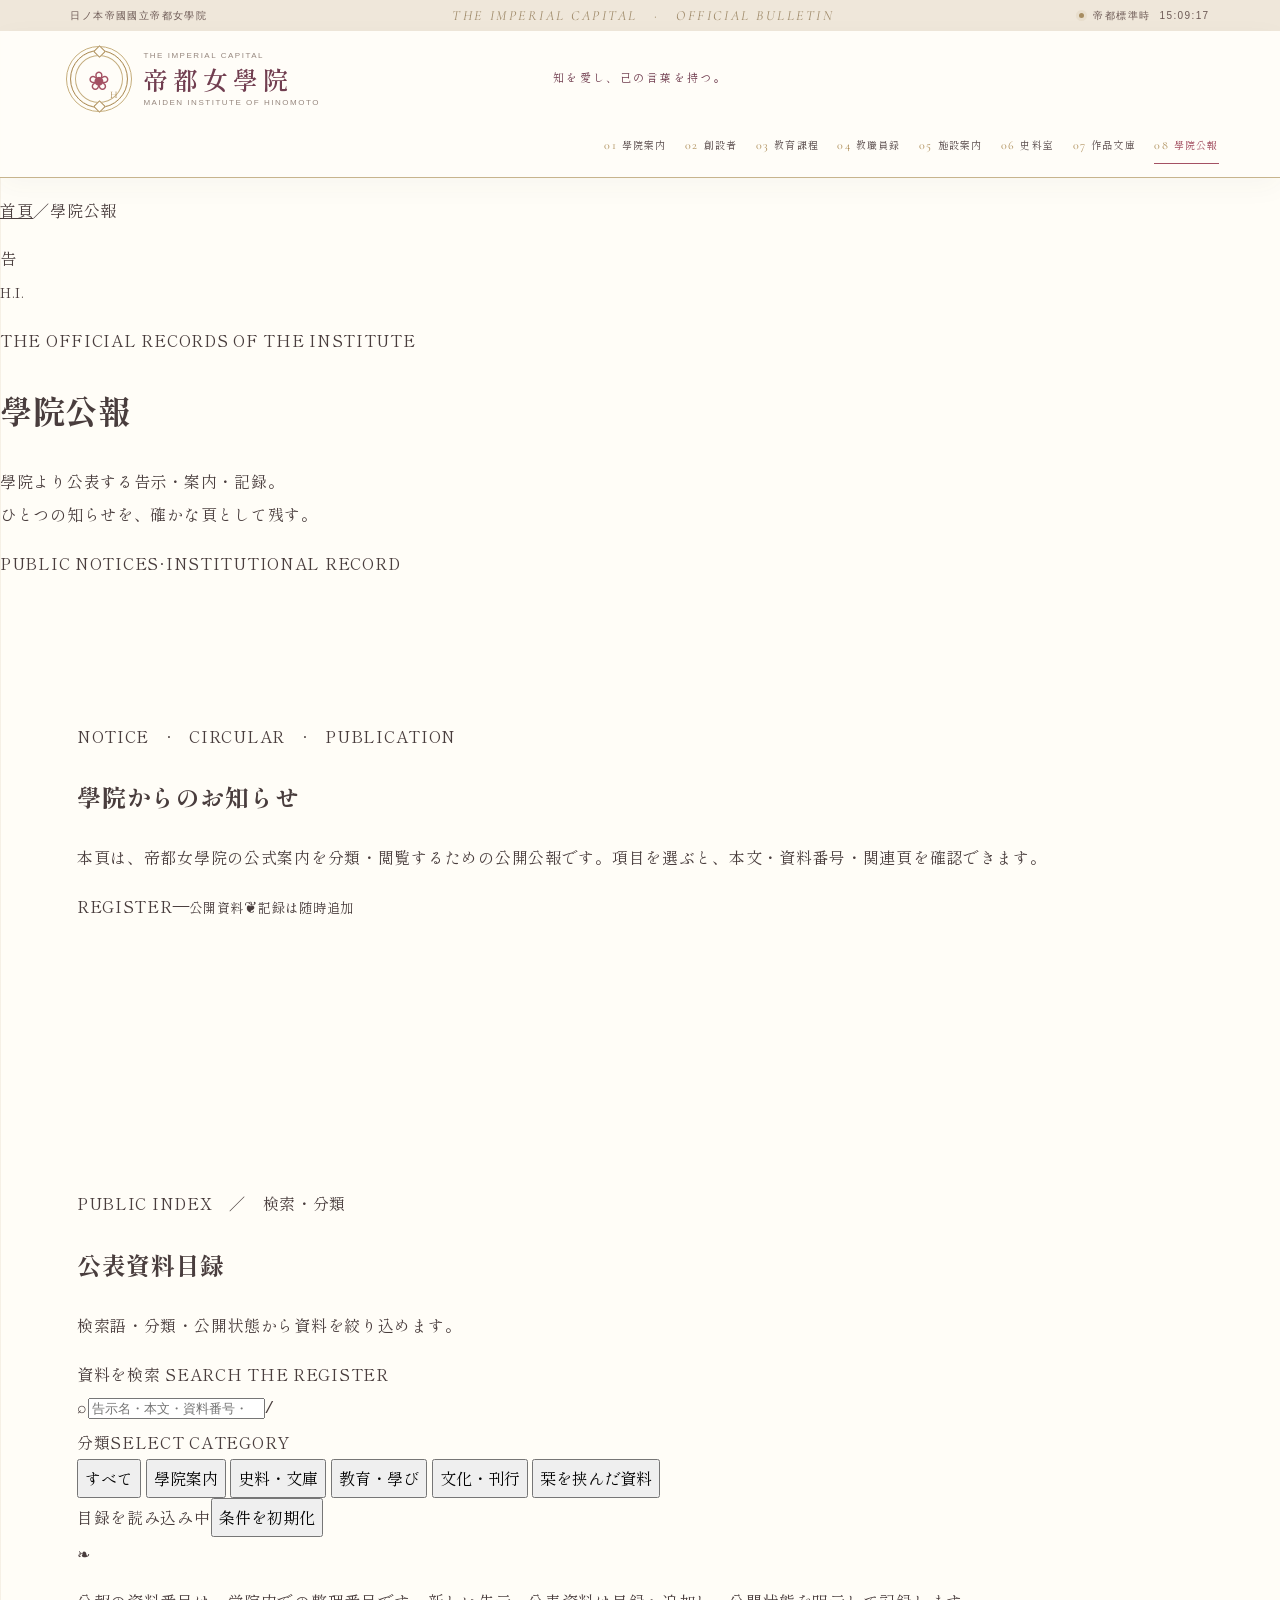
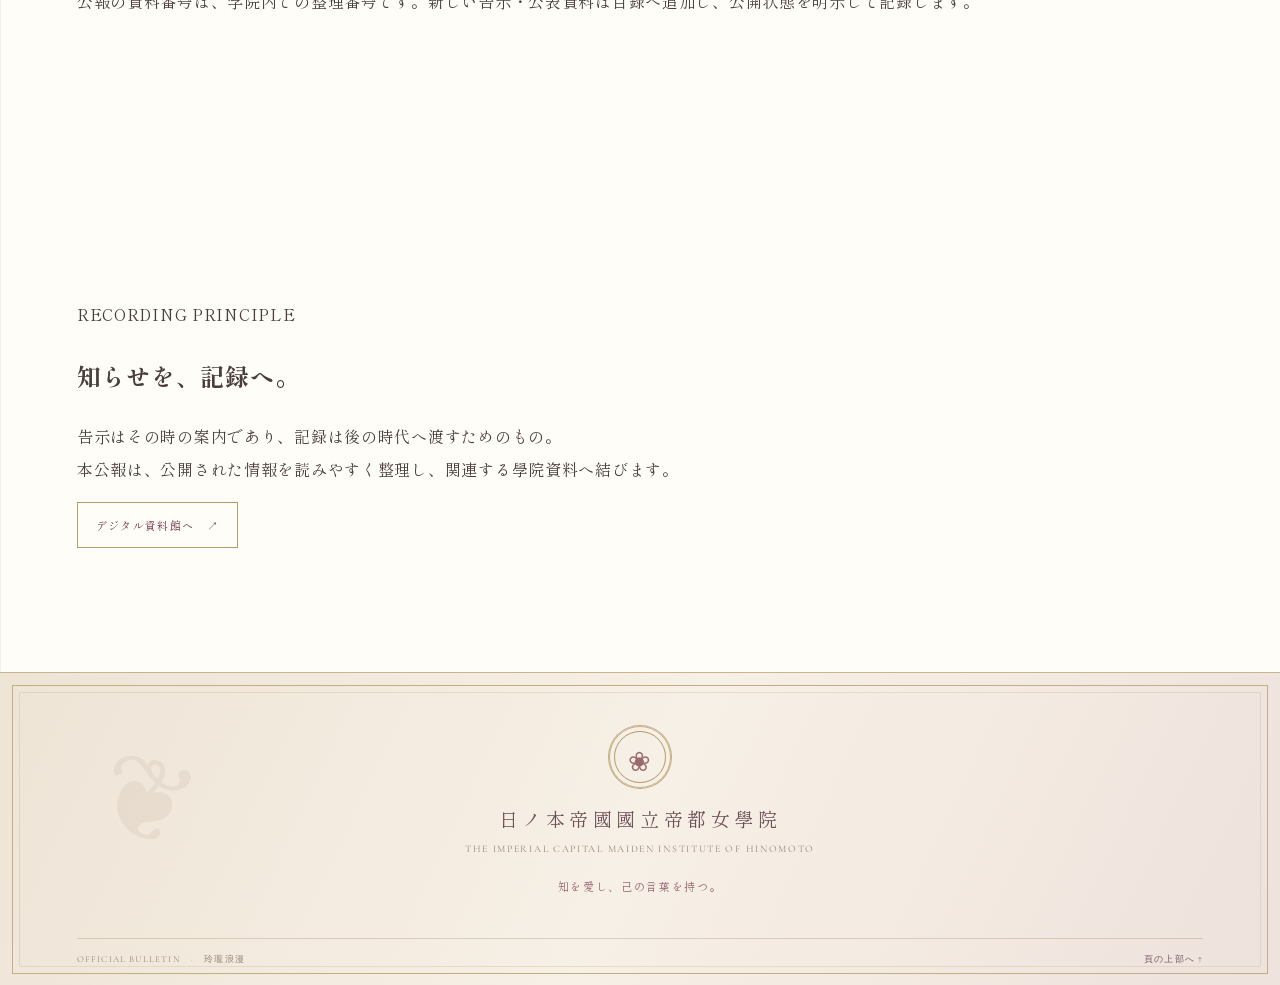
==== bulletin.html @ 1fd72b38 "Add official institute bulletin archive page" ====
<!doctype html>
<html lang="ja">
<head>
  <meta charset="utf-8">
  <meta name="viewport" content="width=device-width, initial-scale=1">
  <meta name="theme-color" content="#f7f2e8">
  <meta name="description" content="日ノ本帝國國立帝都女學院の告示・公表資料。学院からの公式案内を記録する公開公報。">
  <meta property="og:title" content="學院公報｜日ノ本帝國國立帝都女學院">
  <meta property="og:description" content="告示、公開案内、資料館・作品文庫のお知らせを収める帝都女學院の公式公報。">
  <meta property="og:type" content="website">
  <meta property="og:site_name" content="日ノ本帝國國立帝都女學院">
  <title>學院公報｜日ノ本帝國國立帝都女學院</title>
  <link rel="preconnect" href="https://fonts.googleapis.com">
  <link rel="preconnect" href="https://fonts.gstatic.com" crossorigin>
  <link href="https://fonts.googleapis.com/css2?family=Cormorant+Garamond:wght@400;500;600&family=Shippori+Mincho:wght@400;500;600;700&display=swap" rel="stylesheet">
  <link rel="stylesheet" href="assets/css/style.css">
  <link rel="stylesheet" href="assets/css/atelier-masterpiece.css">
  <link rel="stylesheet" href="assets/css/bulletin.css?v=20261128-bulletin-01">
  <script src="assets/js/main.js" defer></script>
  <script src="assets/js/bulletin.js?v=20261128-bulletin-01" defer></script>
</head>
<body>
<a class="skip-link" href="#main">本文へ移動</a>
<div class="page-frame" id="top">
  <div class="utility-bar">
    <span>日ノ本帝國國立帝都女學院</span>
    <span class="utility-center">THE IMPERIAL CAPITAL　·　OFFICIAL BULLETIN</span>
    <span class="utility-right"><i class="live-dot" aria-hidden="true"></i> 帝都標準時 <time id="imperial-clock">--:--:--</time></span>
  </div>
  <header class="site-header">
    <div class="masthead">
      <a class="brand" href="index.html" aria-label="日ノ本帝國國立帝都女學院 トップページ">
        <span class="brand-crest" aria-hidden="true"><span>❀</span><i>H</i></span>
        <span class="brand-copy"><span class="brand-kicker">THE IMPERIAL CAPITAL</span><span class="brand-name">帝都女學院</span><span class="brand-subtitle">MAIDEN INSTITUTE OF HINOMOTO</span></span>
      </a>
      <p class="masthead-motto">知を愛し、己の言葉を持つ。</p>
      <button class="menu-toggle" id="menu-toggle" type="button" aria-expanded="false" aria-controls="global-nav"><span>目録</span><span class="menu-toggle-mark" aria-hidden="true"><i></i><i></i></span></button>
    </div>
    <nav class="global-nav" id="global-nav" aria-label="主要目録">
      <a href="index.html#about"><span>01</span>學院案内</a>
      <a href="index.html#founder"><span>02</span>創設者</a>
      <a href="curriculum.html"><span>03</span>教育課程</a>
      <a href="index.html#faculty"><span>04</span>教職員録</a>
      <a href="index.html#campus"><span>05</span>施設案内</a>
      <a href="index.html#archives"><span>06</span>史料室</a>
      <a href="literature.html"><span>07</span>作品文庫</a>
      <a href="index.html#notices" aria-current="page"><span>08</span>學院公報</a>
    </nav>
  </header>
  <main id="main">
    <header class="bulletin-hero">
      <p class="bulletin-breadcrumb"><a href="index.html">首頁</a><span>／</span>學院公報</p>
      <span class="bulletin-seal" aria-hidden="true">告<br><small>H.I.</small></span>
      <p class="bulletin-kicker">THE OFFICIAL RECORDS OF THE INSTITUTE</p>
      <h1>學院公報</h1>
      <p class="bulletin-lead">學院より公表する告示・案内・記録。<br>ひとつの知らせを、確かな頁として残す。</p>
      <div class="bulletin-hero-meta"><span>PUBLIC NOTICES</span><span>·</span><span>INSTITUTIONAL RECORD</span></div>
    </header>
    <section class="bulletin-intro section-wrap" aria-labelledby="bulletin-intro-title">
      <div class="bulletin-intro-copy"><p class="bulletin-overline">NOTICE　·　CIRCULAR　·　PUBLICATION</p><h2 id="bulletin-intro-title">學院からのお知らせ</h2><p>本頁は、帝都女學院の公式案内を分類・閲覧するための公開公報です。項目を選ぶと、本文・資料番号・関連頁を確認できます。</p></div>
      <aside class="bulletin-register" aria-label="公報の記録">
        <span class="register-label">REGISTER</span><strong id="bulletin-total">—</strong><small>公開資料</small><span class="register-rule">❦</span><small>記録は随時追加</small>
      </aside>
    </section>
    <section class="bulletin-catalog section-wrap" aria-labelledby="catalog-title">
      <div class="bulletin-catalog-heading"><div><p class="bulletin-overline">PUBLIC INDEX　／　検索・分類</p><h2 id="catalog-title">公表資料目録</h2></div><p class="bulletin-catalog-note">検索語・分類・公開状態から資料を絞り込めます。</p></div>
      <div class="bulletin-tools">
        <label class="bulletin-search-label" for="bulletin-search">資料を検索 <span>SEARCH THE REGISTER</span></label>
        <div class="bulletin-search-box"><span aria-hidden="true">⌕</span><input id="bulletin-search" type="search" placeholder="告示名・本文・資料番号・分類…" autocomplete="off"><kbd>/</kbd></div>
        <div class="bulletin-filter-heading"><span>分類</span><span>SELECT CATEGORY</span></div>
        <div class="bulletin-filters" role="group" aria-label="資料の分類">
          <button type="button" data-bulletin-filter="all" aria-pressed="true">すべて</button>
          <button type="button" data-bulletin-filter="general" aria-pressed="false">學院案内</button>
          <button type="button" data-bulletin-filter="archive" aria-pressed="false">史料・文庫</button>
          <button type="button" data-bulletin-filter="education" aria-pressed="false">教育・學び</button>
          <button type="button" data-bulletin-filter="culture" aria-pressed="false">文化・刊行</button>
          <button type="button" data-bulletin-filter="saved" aria-pressed="false">栞を挟んだ資料</button>
        </div>
        <div class="bulletin-results-line"><span id="bulletin-result-count" aria-live="polite">目録を読み込み中</span><button type="button" id="bulletin-reset">条件を初期化</button></div>
      </div>
      <div class="bulletin-grid" id="bulletin-grid" aria-live="polite">
        <noscript><p>資料目録の検索にはJavaScriptが必要です。各資料は首頁の學院案内・史料室・作品文庫から閲覧できます。</p></noscript>
      </div>
      <p class="bulletin-empty" id="bulletin-empty" hidden>該当する資料はありません。検索語または分類を変更してください。</p>
      <div class="bulletin-bottom-note"><span aria-hidden="true">❧</span><p>公報の資料番号は、学院内での整理番号です。新しい告示・公表資料は目録へ追加し、公開状態を明示して記録します。</p></div>
    </section>
    <section class="bulletin-protocol">
      <div class="section-wrap bulletin-protocol-inner"><p class="bulletin-overline">RECORDING PRINCIPLE</p><h2>知らせを、記録へ。</h2><p>告示はその時の案内であり、記録は後の時代へ渡すためのもの。<br>本公報は、公開された情報を読みやすく整理し、関連する學院資料へ結びます。</p><a class="button button-outline" href="index.html#archives">デジタル資料館へ　↗</a></div>
    </section>
  </main>
  <dialog class="bulletin-dialog" id="bulletin-dialog" aria-labelledby="bulletin-dialog-title">
    <div class="bulletin-dialog-frame"><button type="button" class="bulletin-dialog-close" id="bulletin-dialog-close">閉じる　×</button><p class="bulletin-dialog-kicker" id="bulletin-dialog-meta">OFFICIAL RECORD</p><h2 id="bulletin-dialog-title">資料名</h2><p class="bulletin-dialog-number" id="bulletin-dialog-number"></p><div class="bulletin-dialog-body" id="bulletin-dialog-body"></div><div class="bulletin-dialog-actions"><a class="button button-primary" id="bulletin-dialog-link" href="index.html#notices">関連頁をひらく　↗</a><button type="button" id="bulletin-dialog-copy">資料リンクをコピー</button><button type="button" id="bulletin-dialog-print">この資料を印刷</button></div><p class="bulletin-copy-status" id="bulletin-copy-status" role="status"></p></div>
  </dialog>
  <footer class="site-footer"><div class="footer-ornament" aria-hidden="true">❦</div><a class="footer-crest" href="#top" aria-label="ページ上部へ">❀</a><p class="footer-name">日ノ本帝國國立帝都女學院</p><p class="footer-en">THE IMPERIAL CAPITAL MAIDEN INSTITUTE OF HINOMOTO</p><p class="footer-motto">知を愛し、己の言葉を持つ。</p><div class="footer-bottom"><span>OFFICIAL BULLETIN　·　玲瓏浪漫</span><a href="#top">頁の上部へ ↑</a></div></footer>
</div>
</body>
</html>
---- assets/css/style.css ----
:root{
  --ivory:#f7f2e8;
  --paper:#fffdf8;
  --paper-soft:#f2eadf;
  --paper-rose:#f1e4e0;
  --rose:#dfc7c5;
  --wine:#744657;
  --crimson:#984e60;
  --gold:#b59a68;
  --gold-light:#d7c49b;
  --jade:#667b70;
  --ink:#463b3b;
  --muted:#857979;
  --line:#ded2bd;
  --serif:"Shippori Mincho","Yu Mincho","Hiragino Mincho ProN",serif;
  --latin:"Cormorant Garamond","Times New Roman",serif;
  --sans:"Yu Gothic","Hiragino Kaku Gothic ProN",sans-serif;
}
*{box-sizing:border-box}
html{scroll-behavior:smooth;scroll-padding-top:125px}
body{margin:0;background:var(--ivory);color:var(--ink);font-family:var(--serif);font-size:14px;line-height:1.95;letter-spacing:.045em}
body:before{content:"";position:fixed;inset:0;pointer-events:none;z-index:-1;background:radial-gradient(ellipse at 10% 7%,#fffdf8 0,transparent 42%),radial-gradient(ellipse at 93% 80%,#eadfe0 0,transparent 34%)}
a{color:inherit}
button{font:inherit}
img{display:block;max-width:100%}
::selection{background:#ead6d4;color:#543542}
.page-frame{max-width:1920px;margin:0 auto;overflow:hidden;position:relative;background:var(--paper);box-shadow:0 0 75px #553a3210}
.skip-link{position:fixed;left:12px;top:-80px;z-index:100;background:var(--wine);color:white;padding:9px 15px;text-decoration:none}
.skip-link:focus{top:12px}
:focus-visible{outline:2px solid var(--crimson);outline-offset:4px}
.utility-bar{min-height:31px;padding:3px 5.5%;display:flex;align-items:center;justify-content:space-between;gap:15px;background:#efe7da;color:#6d5a55;font:10px var(--sans);letter-spacing:.14em}
.utility-center{font:italic 14px var(--latin);letter-spacing:.18em;color:#9e8968}
.utility-right{display:flex;align-items:center;gap:9px;white-space:nowrap}
.live-dot{width:5px;height:5px;border-radius:50%;background:#a68c60;box-shadow:0 0 0 3px #b59a681f}
.site-header{position:sticky;top:0;z-index:50;background:#fffdf8ed;backdrop-filter:blur(16px);border-bottom:1px solid #d9cbb477}
.masthead{min-height:90px;padding:12px 5.5%;display:grid;grid-template-columns:1fr auto 1fr;align-items:center;gap:20px}
.brand{display:flex;align-items:center;gap:15px;width:max-content;text-decoration:none;color:var(--wine)}
.brand-crest{width:54px;height:54px;border:1px solid var(--gold);outline:1px solid #c5ad7b;outline-offset:3px;border-radius:50%;display:grid;place-items:center;position:relative;color:var(--crimson);font-size:26px}
.brand-crest:before,.brand-crest:after{content:"";position:absolute;width:5px;height:5px;background:var(--paper);border:1px solid var(--gold);transform:rotate(45deg)}
.brand-crest:before{top:-4px}.brand-crest:after{bottom:-4px}
.brand-crest i{position:absolute;font:10px var(--latin);color:var(--gold);font-style:normal;bottom:6px;right:9px}
.brand-copy{display:flex;flex-direction:column;line-height:1.2}
.brand-kicker,.brand-subtitle{font:8px var(--sans);letter-spacing:.19em;color:#96877e}
.brand-name{font-size:24px;letter-spacing:.16em;font-weight:600;margin:4px 0}
.masthead-motto{justify-self:center;margin:0 0 4px;font-size:11px;letter-spacing:.22em;color:var(--wine);white-space:nowrap}
.global-nav{display:flex;align-items:center;justify-content:flex-end;gap:clamp(12px,1.7vw,27px)}
.global-nav a{position:relative;text-decoration:none;white-space:nowrap;font-size:11px;letter-spacing:.09em;color:#5d5050;padding:8px 0;transition:color .25s}
.global-nav a span{font:11px var(--latin);color:var(--gold);margin-right:5px}
.global-nav a:after{content:"";position:absolute;left:50%;right:50%;bottom:0;height:1px;background:var(--crimson);transition:left .25s,right .25s}
.global-nav a:hover,.global-nav a[aria-current="page"]{color:var(--crimson)}
.global-nav a:hover:after,.global-nav a[aria-current="page"]:after{left:0;right:0}
.menu-toggle{display:none}
.hero{position:relative;isolation:isolate;min-height:680px;padding:80px 8.5% 94px;display:grid;grid-template-columns:1fr 1fr;align-items:center;gap:5.5%;background:linear-gradient(112deg,#fcfaf4 0%,#f6efe5 55%,#f0e3df 100%);overflow:hidden}
.hero:before{content:"";position:absolute;inset:18px;border:1px solid #c5ad7c88;pointer-events:none;z-index:-1}
.hero:after{content:"";position:absolute;inset:25px;border:1px solid #c5ad7c38;pointer-events:none;z-index:-1}
.hero-copy{position:relative;z-index:2;max-width:660px;padding:20px 0 22px}
.hero-eyebrow{display:flex;align-items:center;gap:12px;font:10px var(--latin);letter-spacing:.2em;color:#9b8461;margin:0 0 29px}
.eyebrow-rule{width:24px;height:1px;background:var(--gold)}
.hero-overline{font-size:12px;letter-spacing:.2em;color:var(--crimson);margin:0 0 16px}
.hero h1{font-size:clamp(37px,4.6vw,67px);font-weight:500;line-height:1.72;letter-spacing:.11em;color:#60414b;margin:0}
.hero h1 em{font-style:normal;color:#a15a68}
.hero-description{font-size:12px;line-height:2.55;color:#756668;margin:20px 0 27px}
.hero-actions{display:flex;align-items:center;gap:24px;flex-wrap:wrap}
.button{display:inline-flex;align-items:center;justify-content:center;gap:23px;min-height:45px;padding:11px 18px;font-size:11px;letter-spacing:.12em;text-decoration:none;transition:transform .25s,background .25s,border-color .25s}
.button:hover{transform:translateY(-3px)}
.button-primary{background:#8d5262;color:#fffaf2;border:1px solid #8d5262;box-shadow:0 6px 18px #784c5520}
.button-primary:hover{background:#714252}
.button-outline{color:var(--wine);border:1px solid #b69a6b;background:transparent}
.button-outline:hover{background:#efe6d8}
.button span{font:16px var(--latin);color:var(--gold-light)}
.quiet-link{font-size:10px;text-decoration:none;color:#826f6e;border-bottom:1px solid #c3ad84;padding:5px 0;letter-spacing:.1em}
.quiet-link span{color:var(--gold);margin-left:8px}
.hero-caption{font-size:10px;letter-spacing:.16em;color:#a18c81;margin:32px 0 0}
.hero-visual{position:relative;width:min(100%,650px);justify-self:end;margin:0;padding:15px;background:#f9f3e8;border:1px solid #bda77f;box-shadow:0 15px 45px #59413b14}
.hero-visual:before{content:"";position:absolute;inset:7px;border:1px solid #c9b58d;pointer-events:none;z-index:1}
.visual-mat{position:relative;padding:12px 12px 42px}
.visual-mat img{width:100%;height:auto;aspect-ratio:1200/760;object-fit:cover;background:#eee4d5}
.visual-mat figcaption{position:absolute;left:18px;right:18px;bottom:8px;display:flex;justify-content:space-between;gap:10px;font:9px var(--latin);letter-spacing:.15em;color:#8b7668}
.visual-corner{position:absolute;z-index:2;width:20px;height:20px;border-color:#ad9161;border-style:solid}
.visual-corner-tl{top:0;left:0;border-width:1px 0 0 1px}
.visual-corner-tr{top:0;right:0;border-width:1px 1px 0 0}
.visual-corner-bl{bottom:0;left:0;border-width:0 0 1px 1px}
.visual-corner-br{bottom:0;right:0;border-width:0 1px 1px 0}
.visual-side-note{position:absolute;right:-27px;top:50%;writing-mode:vertical-rl;transform:translateY(-50%);font:9px var(--latin);letter-spacing:.19em;color:#a28b72}
.hero-bottom{position:absolute;left:8.5%;right:8.5%;bottom:34px;display:flex;justify-content:space-between;gap:15px;color:#a18b79;font:9px var(--latin);letter-spacing:.16em}
.hero-bottom a{color:#886c69;text-decoration:none}
.hero-bottom a span{margin-left:8px;color:var(--crimson);font-size:14px}
.hero-flower{position:absolute;z-index:0;pointer-events:none;color:#bb9b8c22}
.hero-flower-one{left:44%;top:5%;font-size:90px}
.hero-flower-two{right:5%;bottom:7%;font-size:65px}
.announcement-ribbon{min-height:56px;padding:12px 4%;display:flex;justify-content:center;align-items:center;gap:clamp(12px,2.4vw,35px);background:#eee6d9;border-top:1px solid #d9c9ad;border-bottom:1px solid #d9c9ad;color:var(--wine)}
.ribbon-flower{font:16px var(--latin);color:var(--gold)}
.ribbon-en{font:9px var(--latin);letter-spacing:.19em;color:#9a8878;white-space:nowrap}
.ribbon-text{font-size:12px;letter-spacing:.18em;white-space:nowrap}
.ribbon-latin{color:#a27c7f}
.section-wrap{width:min(1160px,86%);margin:0 auto;padding:112px 0}
.section-heading{margin:0 0 43px}
.section-index{font:11px var(--latin);letter-spacing:.2em;color:var(--crimson)}
.section-index i{font-style:normal;color:var(--gold);margin:0 5px}
.section-heading h2{font-size:clamp(28px,3vw,40px);font-weight:500;line-height:1.6;letter-spacing:.15em;color:var(--wine);margin:10px 0 0}
.section-en{font:11px var(--latin);letter-spacing:.2em;color:#a99b91;margin:3px 0 0}
.centered-heading{text-align:center}
.eyebrow-small{font:10px var(--latin);letter-spacing:.2em;color:#a68d68;margin:0 0 13px}
.about-layout{display:grid;grid-template-columns:1.12fr .88fr;gap:10%;align-items:center}
.about-lead{max-width:650px}
.about-lead h3{font-size:clamp(25px,3vw,36px);font-weight:500;line-height:1.9;letter-spacing:.1em;color:#684754;margin:0 0 22px}
.about-lead>p:not(.eyebrow-small){font-size:12px;line-height:2.65;color:#76696a;margin:0 0 14px}
.text-link{display:inline-flex;align-items:center;gap:17px;color:var(--crimson);font-size:11px;text-decoration:none;border-bottom:1px solid #b9a173;padding:7px 0;transition:gap .25s,color .25s}
.text-link:hover{gap:25px;color:#623748}
.text-link span{font:16px var(--latin);color:var(--gold)}
.about-quote{min-height:340px;position:relative;display:flex;flex-direction:column;align-items:center;justify-content:center;text-align:center;padding:42px 24px;background:linear-gradient(145deg,#f4ece1,#eee2dc);border:1px solid #c2aa7d;box-shadow:inset 0 0 0 6px #faf6ee,inset 0 0 0 7px #d1bd94}
.about-quote:before{content:"";position:absolute;inset:14px;border:1px solid #cfbb98;pointer-events:none}
.quote-ornament{font-size:34px;line-height:1;color:#a98c63}
.quote-label{font:9px var(--latin);letter-spacing:.22em;color:#a09285;margin:14px 0}
.about-quote p{font-size:25px;line-height:1.9;letter-spacing:.15em;color:var(--wine);margin:0}
.quote-rule{width:42px;height:1px;background:var(--gold);margin:20px 0 12px}
.quote-caption{font-size:11px;letter-spacing:.12em;color:#8d7771}
.quote-latin{font:9px var(--latin);letter-spacing:.16em;color:#aa9b8c;margin-top:22px}
.philosophy-section{position:relative;overflow:hidden;background:#e9e1d4;border-top:1px solid #d4c4a8;border-bottom:1px solid #d4c4a8}
.philosophy-section:before{content:"";position:absolute;inset:15px;border:1px solid #bba77f6e;pointer-events:none}
.philosophy-inner{display:grid;grid-template-columns:190px 1fr 50px;gap:55px;align-items:center;padding-top:90px;padding-bottom:90px}
.philosophy-mark{width:150px;height:150px;border:1px solid var(--gold);outline:1px solid #c1a977;outline-offset:7px;border-radius:50%;display:grid;place-items:center;position:relative;color:var(--crimson);font-size:57px;background:#f7f0e4}
.philosophy-mark:before{content:"";position:absolute;inset:10px;border:1px solid #c6b48d;border-radius:50%}
.philosophy-mark i{position:absolute;right:31px;bottom:22px;font:15px var(--latin);font-style:normal;color:var(--gold)}
.philosophy-copy .section-index{color:#8e6d6b}
.philosophy-copy h2{font-size:clamp(27px,3.4vw,43px);line-height:1.8;font-weight:500;letter-spacing:.13em;color:#65424e;margin:12px 0 17px}
.philosophy-copy h2 em{font-style:normal;color:#9b5966}
.philosophy-copy p{font-size:12px;line-height:2.6;color:#6e6261;max-width:750px;margin:0 0 12px}
.philosophy-side{display:flex;flex-direction:column;align-items:center;gap:3px;color:#aa916b;font-size:20px;letter-spacing:.18em;opacity:.8}
.founder-section{position:relative;overflow:hidden;background:linear-gradient(120deg,#f1e6df 0%,#f5eee5 55%,#eee6db 100%)}
.founder-section:before{content:"";position:absolute;inset:14px;border:1px solid #c4ae83aa;pointer-events:none}
.founder-section:after{content:"❧";position:absolute;right:-25px;bottom:-140px;font-size:360px;line-height:1;color:#a88f8120;transform:rotate(-22deg);pointer-events:none}
.founder-inner{position:relative;z-index:1;display:grid;grid-template-columns:1.2fr .8fr;gap:10%;align-items:center}
.founder-copy .eyebrow-small{margin-top:22px}
.founder-copy h2{font-size:clamp(43px,5vw,61px);line-height:1.45;font-weight:500;letter-spacing:.17em;color:var(--wine);margin:0}
.founder-copy h2 span{display:inline-block}
.founder-title{font-size:11px;letter-spacing:.12em;color:#817273;margin:4px 0 21px}
.founder-divider{width:155px;display:flex;align-items:center;gap:12px;color:var(--gold);margin:15px 0}
.founder-divider:before,.founder-divider:after{content:"";height:1px;background:#c2a979;flex:1}
.founder-quote{font-size:clamp(18px,2vw,24px);line-height:1.9;letter-spacing:.1em;color:var(--crimson);margin:10px 0 18px}
.founder-copy>p:not(.section-index):not(.eyebrow-small):not(.founder-title):not(.founder-quote){font-size:11px;line-height:2.5;color:#665a5b;margin:0 0 12px}
.founder-copy blockquote{margin:20px 0;padding:12px 18px;border-left:2px solid var(--gold);background:#fffaf2b8;color:var(--crimson);font-size:13px;line-height:2.2}
.founder-facts{display:grid;grid-template-columns:1fr 1fr;gap:8px 18px;border-top:1px solid #cbb998;border-bottom:1px solid #cbb998;padding:13px 0;margin:21px 0}
.founder-facts div{display:flex;gap:13px;font-size:11px}
.founder-facts dt{min-width:4em;color:#9b8886;font-size:10px}
.founder-facts dd{margin:0;color:#664c55}
.founder-portrait{width:min(330px,100%);min-height:470px;justify-self:center;position:relative;display:flex;flex-direction:column;align-items:center;justify-content:space-between;padding:26px 20px;background:linear-gradient(155deg,#fbf5e9,#e9d9ca);border:1px solid #b8a078;box-shadow:0 18px 44px #624b4117}
.founder-portrait:before{content:"";position:absolute;inset:8px;border:1px solid #c3ad81}
.founder-portrait:after{content:"";position:absolute;inset:15px;border:1px solid #d0bea0}
.portrait-topline,.portrait-medallion,.portrait-caption,.portrait-seal{position:relative;z-index:1}
.portrait-topline{width:100%;display:flex;justify-content:space-between;font:9px var(--latin);letter-spacing:.16em;color:#97816f}
.portrait-medallion{width:225px;height:270px;display:flex;flex-direction:column;align-items:center;justify-content:center;position:relative;border:1px solid #ad9161;border-radius:48% 48% 44% 44%/42% 42% 48% 48%;background:radial-gradient(ellipse at 50% 43%,#faf2e3,#dfcdb7);box-shadow:inset 0 0 0 7px #f0e4d2,inset 0 0 0 8px #bda478}
.portrait-orbit{position:absolute;inset:17px;border:1px solid #b79d71;border-radius:48%}
.portrait-flower{font-size:32px;color:#a88d63;margin-bottom:2px}
.portrait-medallion strong{font-size:98px;line-height:1;color:#834c5c;font-weight:500;text-shadow:1px 2px 0 #d4bb91}
.portrait-name{font:10px var(--latin);letter-spacing:.16em;color:#8d786c;margin-top:13px}
.portrait-caption{display:flex;flex-direction:column;gap:6px;align-items:center;text-align:center;color:var(--wine)}
.portrait-caption strong{font-size:17px;letter-spacing:.2em;font-weight:500}
.portrait-caption span{font:8px var(--latin);letter-spacing:.13em;color:#9b8881;max-width:225px}
.portrait-seal{position:absolute;right:22px;bottom:22px;padding:7px 5px;border:1px solid #a95a69;background:#f5e6df;color:#984e60;writing-mode:vertical-rl;font-size:11px;letter-spacing:.1em}
.portrait-branch{position:absolute;left:22px;bottom:14px;font-size:39px;color:#a98e6a33}
.learning-section{padding-top:115px;padding-bottom:120px}
.learning-section .section-heading{margin-bottom:42px}
.heading-description{font-size:12px;line-height:2.45;color:#897b79;margin:19px 0 0}
.learning-list{border-top:1px solid #d8cbb5}
.learning-entry{position:relative;display:grid;grid-template-columns:70px 65px 1fr 30px;align-items:center;gap:15px;min-height:138px;padding:20px 28px;border-bottom:1px solid #d8cbb5;transition:background .3s,padding .3s}
.learning-entry:hover{background:#f5eee3;padding-left:36px}
.learning-number{font:23px var(--latin);color:#ad9367}
.learning-symbol{font-size:29px;color:#b49b72;text-align:center}
.learning-entry h3{font-size:19px;font-weight:500;letter-spacing:.13em;color:var(--wine);margin:0 0 5px}
.learning-entry p{font-size:11px;color:#796c6b;line-height:2.1;margin:0}
.learning-en{display:block;font:9px var(--latin);letter-spacing:.17em;color:#a4968a;margin-top:8px}
.learning-arrow{font:18px var(--latin);color:#ad8c78;justify-self:end}
.learning-more{display:flex;justify-content:center;margin-top:34px}
.life-section{position:relative;overflow:hidden;background:linear-gradient(135deg,#e8e2d7,#f0e8df 58%,#f0e0df);border-top:1px solid #d5c7b1;border-bottom:1px solid #d5c7b1}
.life-section:before{content:"";position:absolute;inset:15px;border:1px solid #bca77d60;pointer-events:none}
.life-inner{padding-top:105px;padding-bottom:110px}
.life-heading{max-width:660px;margin:0 auto 50px;text-align:center}
.life-heading h2{font-size:clamp(28px,3.4vw,42px);line-height:1.8;font-weight:500;letter-spacing:.14em;color:var(--wine);margin:13px 0 18px}
.life-heading p{font-size:12px;line-height:2.5;color:#776b6b;margin:0}
.life-columns{display:grid;grid-template-columns:repeat(3,1fr);gap:18px}
.life-note{position:relative;min-height:270px;padding:25px 26px 29px;background:#fffaf2c9;border:1px solid #cbbb9d}
.life-note:before{content:"";position:absolute;inset:6px;border:1px solid #dfd1b4;pointer-events:none}
.life-note-accent{background:#f0e2df}
.life-note-no{font:10px var(--latin);letter-spacing:.16em;color:#a48c68}
.life-note-mark{display:block;text-align:center;font-size:34px;color:#b19a73;margin:10px 0}
.life-note h3{text-align:center;font-size:18px;font-weight:500;letter-spacing:.16em;color:var(--wine);margin:0 0 10px}
.life-note p{font-size:11px;line-height:2.35;color:#796d6b;margin:0}
.campus-section{padding-top:115px;padding-bottom:120px}
.campus-feature{display:grid;grid-template-columns:.9fr 1.1fr;gap:10%;align-items:center;padding:45px 5%;background:linear-gradient(110deg,#f1e8dc,#fbf7ef);border:1px solid #c7b58e}
.campus-feature-copy h3{font-size:clamp(25px,3vw,34px);font-weight:500;line-height:1.9;letter-spacing:.13em;color:var(--wine);margin:0 0 15px}
.campus-feature-copy p:not(.eyebrow-small){font-size:11px;line-height:2.5;color:#786c6a;margin:0}
.campus-index-list{border-top:1px solid #cabb9f}
.campus-item{display:grid;grid-template-columns:45px 1fr 22px;align-items:center;gap:15px;padding:18px 4px;border-bottom:1px solid #cabb9f;text-decoration:none;transition:padding .25s,color .25s}
.campus-item:hover{padding-left:12px;color:var(--crimson)}
.campus-roman{font:19px var(--latin);color:#b1976b}
.campus-item strong{display:block;font-weight:500;font-size:15px;letter-spacing:.13em;color:#714b58}
.campus-item small{display:block;font:9px var(--latin);letter-spacing:.15em;color:#9e8c83;margin-top:2px}
.campus-item i{font:17px var(--latin);font-style:normal;color:#a88d68}
.archives-section{position:relative;overflow:hidden;background:linear-gradient(125deg,#eee5d8,#e8dcd4)}
.archives-section:before{content:"";position:absolute;inset:15px;border:1px solid #bda77c77;pointer-events:none}
.archives-inner{position:relative;padding-top:100px;padding-bottom:95px}
.archive-panel{max-width:960px;margin:0 auto;display:grid;grid-template-columns:220px 1fr;gap:48px;align-items:center;padding:46px 60px;background:#fffcf5;border:1px solid #c5b18a;box-shadow:0 17px 45px #60453b10}
.archive-emblem{width:145px;height:145px;display:flex;flex-direction:column;justify-content:center;align-items:center;border:1px solid #b79b6c;border-radius:50%;outline:1px solid #c2ad83;outline-offset:6px;background:radial-gradient(circle,#f6efe2,#e8ddca);color:#a68b61}
.archive-emblem span{font-size:54px;line-height:1}
.archive-emblem small{font:9px var(--latin);letter-spacing:.18em;margin-top:8px}
.archive-copy h3{font-size:24px;line-height:1.8;font-weight:500;letter-spacing:.15em;color:var(--wine);margin:0 0 10px}
.archive-copy>p:not(.eyebrow-small){font-size:11px;line-height:2.45;color:#786b6a;margin:0 0 14px}
.sealed-note{margin:34px 0 0;text-align:center;color:#9b8c83}
.sealed-star{display:block;color:var(--gold);font-size:18px}
.sealed-note button{border:0;border-bottom:1px solid #c5b58f;background:transparent;color:#765c64;font-family:var(--serif);font-size:11px;letter-spacing:.15em;padding:7px 12px;cursor:pointer;transition:color .2s}
.sealed-note button:hover{color:var(--crimson)}
.sealed-note button span{color:var(--gold);margin-left:12px}
.sealed-note p{font-size:11px;color:var(--crimson);margin:14px 0 0}
.sealed-caption{display:block;font:9px var(--latin);letter-spacing:.18em;color:#a8988c;margin-top:8px}
.stories-section{padding-top:110px;padding-bottom:120px}
.story-feature{position:relative;display:grid;grid-template-columns:1fr auto;gap:10px 25px;overflow:hidden;padding:42px 55px;background:linear-gradient(110deg,#f0e5d9,#faf5eb 57%,#eddeda);border:1px solid #c6b18a;text-decoration:none;color:var(--wine);transition:transform .3s,box-shadow .3s}
.story-feature:before{content:"";position:absolute;inset:8px;border:1px solid #d2bf99;pointer-events:none}
.story-feature:hover{transform:translateY(-4px);box-shadow:0 18px 42px #62454c14}
.story-feature-label,.story-feature-title,.story-feature-subtitle,.story-feature-excerpt,.story-feature-open{position:relative;z-index:1;grid-column:1}
.story-feature-label{font-size:10px;letter-spacing:.13em;color:#9b8581}
.story-feature-title{font-size:53px;line-height:1.3;letter-spacing:.25em}
.story-feature-subtitle{font-size:12px;color:var(--crimson)}
.story-feature-excerpt{font-size:11px;line-height:2.35;max-width:680px;color:#77696a}
.story-feature-open{font-size:10px;color:var(--crimson);border-bottom:1px solid var(--gold);padding-bottom:5px;justify-self:start;margin-top:6px}
.story-feature-flower{position:absolute;right:15%;top:50%;transform:translateY(-50%);font-size:190px;color:#a78c6b20;pointer-events:none}
.story-feature-side{position:absolute;right:40px;bottom:29px;writing-mode:vertical-rl;font:9px var(--latin);letter-spacing:.17em;color:#a18d82}
.notices-section{padding-top:105px;padding-bottom:115px}
.notice-row{display:grid;grid-template-columns:110px 1fr 100px;gap:20px;align-items:center;padding:18px 12px;border-top:1px solid var(--line);border-bottom:1px solid var(--line);font-size:11px;color:#66585a}
.notice-category{color:var(--crimson);letter-spacing:.1em}
.notice-date{font:10px var(--latin);letter-spacing:.08em;color:#a09187;text-align:right}
.notice-foot{font-size:10px;color:#9a8c87;text-align:right;margin-top:12px}
.site-footer{position:relative;overflow:hidden;background:linear-gradient(110deg,#efe5d9,#e9ded4 55%,#f0e8dc);color:#694d55;text-align:center;padding:58px 6% 20px;border-top:1px solid #c4b18e}
.site-footer:before{content:"";position:absolute;inset:12px;border:1px solid #b79d7080;pointer-events:none}
.site-footer:after{content:"";position:absolute;inset:19px;border:1px solid #c6b28d55;pointer-events:none}
.footer-ornament{position:absolute;left:8%;top:0;font-size:115px;color:#9b816a1d;transform:rotate(18deg)}
.footer-crest{position:relative;z-index:1;width:52px;height:52px;border:1px solid #b79d6d;outline:1px solid #c5b38a;outline-offset:4px;border-radius:50%;display:grid;place-items:center;margin:0 auto 17px;text-decoration:none;font-size:27px;color:#9b6a70}
.footer-name{position:relative;z-index:1;font-size:19px;letter-spacing:.2em;margin:10px 0 4px}
.footer-en{position:relative;z-index:1;font:10px var(--latin);letter-spacing:.17em;color:#988578;margin:0}
.footer-motto{position:relative;z-index:1;font-size:11px;color:#966775;margin:20px 0 40px;letter-spacing:.15em}
.footer-bottom{position:relative;z-index:1;display:flex;justify-content:space-between;gap:12px;border-top:1px solid #b69a6a66;padding-top:14px;font:9px var(--latin);letter-spacing:.13em;color:#978475}
.footer-bottom a{text-decoration:none;color:#765864}
.subpage-hero{position:relative;isolation:isolate;overflow:hidden;text-align:center;padding:70px 20px 76px;background:linear-gradient(120deg,#f5eee2,#eee1dc);border-bottom:1px solid #c8b48e}
.subpage-hero:before,.subpage-hero:after{content:"";position:absolute;pointer-events:none;z-index:-1}
.subpage-hero:before{inset:14px;border:1px solid #bca77d88}
.subpage-hero:after{inset:22px;border:1px solid #c8b58d55}
.breadcrumb{position:absolute;left:7%;top:16px;margin:0;font-size:10px;color:#907f77}
.breadcrumb a{text-decoration:none;color:var(--crimson)}
.breadcrumb span{margin:0 8px;color:#b49b70}
.subpage-kicker{font:10px var(--latin);letter-spacing:.24em;color:#a18a68;margin:8px 0 13px}
.subpage-hero h1{font-size:clamp(38px,6vw,68px);font-weight:500;letter-spacing:.18em;color:var(--wine);margin:0}
.subpage-lead{font-size:12px;line-height:2.4;color:#806f6d;margin:15px 0 0}
.subpage-flower{display:block;font-size:24px;color:#b49a6c;margin-top:20px}
.curriculum-intro{padding-top:85px;padding-bottom:70px}
.curriculum-intro .section-heading h2{font-size:clamp(24px,3vw,34px)}
.curriculum-intro-grid{display:grid;grid-template-columns:1fr 1fr;gap:8%}
.curriculum-intro-grid p{font-size:12px;line-height:2.6;color:#766a69;margin:0}
.curriculum-fields{width:min(1120px,88%);margin:0 auto 90px}
.curriculum-field{position:relative;isolation:isolate;overflow:hidden;min-height:240px;padding:45px 10%;display:grid;grid-template-columns:65px 70px 1fr;gap:20px;align-items:center;background:linear-gradient(110deg,#f4ede2,#fffaf1);border:1px solid #d1c2a6;margin:0 0 17px}
.curriculum-field:before{content:"";position:absolute;inset:7px;border:1px solid #e0d3bb;pointer-events:none;z-index:-1}
.field-reverse{background:linear-gradient(110deg,#f2e4e0,#fbf6ed)}
.field-number{font:28px var(--latin);color:#b49a6a}
.field-symbol{font-size:34px;color:#b69a6e;text-align:center}
.field-copy{position:relative;z-index:1;max-width:670px}
.field-en{font:10px var(--latin);letter-spacing:.19em;color:#a08b7d;margin:0 0 4px}
.field-copy h2{font-size:25px;font-weight:500;letter-spacing:.15em;color:var(--wine);margin:0 0 10px}
.field-copy>p:last-child{font-size:11px;line-height:2.45;color:#75696a;margin:0}
.field-watermark{position:absolute;right:5%;top:50%;transform:translateY(-50%);font-size:160px;color:#b79e7920;z-index:-1}
.curriculum-closing{position:relative;text-align:center;padding-top:0;padding-bottom:100px}
.closing-ornament{font-size:32px;color:#ad956b}
.curriculum-closing .eyebrow-small{margin:9px 0}
.curriculum-closing h2{font-size:clamp(25px,3.5vw,39px);font-weight:500;letter-spacing:.15em;color:var(--wine);margin:0}
.curriculum-closing>p:not(.eyebrow-small){font-size:12px;color:#827471;margin:14px 0 22px}
.story-hero{position:relative;isolation:isolate;text-align:center;overflow:hidden;padding:91px 20px 76px;color:var(--wine);background:linear-gradient(120deg,#f8f2e8,#eee3df);border-bottom:1px solid #c8b48e}
.story-hero:before,.story-hero:after{content:"";position:absolute;inset:14px;pointer-events:none;z-index:-1;border:1px solid #bca77d80}
.story-hero:after{inset:22px;border-color:#c4b18a48}
.story-hero .section-index{font:10px var(--latin);letter-spacing:.22em;color:var(--crimson)}
.story-kicker{font-size:12px;letter-spacing:.2em;color:#88777a;margin:25px 0 2px}
.story-hero h1{font-size:clamp(55px,8vw,86px);font-weight:500;letter-spacing:.3em;color:var(--wine);margin:0 0 5px}
.story-hero>p:not(.section-index):not(.story-kicker){font-size:11px;letter-spacing:.15em;color:#8b7d7a}
.story-hero .story-flower{position:static;display:block;transform:none;font-size:28px;color:var(--gold);margin-top:20px}
.story-body{position:relative;width:min(790px,86%);margin:0 auto;padding:78px 65px 55px;background:linear-gradient(90deg,transparent 0,#fffdf8c7 7%,#fffdf8c7 93%,transparent 100%);font-size:13px;line-height:2.75;letter-spacing:.055em;color:#51484a}
.story-body:before,.story-body:after{content:"";position:absolute;top:65px;bottom:40px;width:1px;background:linear-gradient(transparent,#d5c4a5 8%,#d5c4a5 92%,transparent)}
.story-body:before{left:35px}.story-body:after{right:35px}
.story-body p{margin:0 0 1.55em;text-indent:1em}
.story-body p:first-child:first-letter{float:left;font-size:3.5em;line-height:.95;padding:.05em .13em 0 0;color:var(--crimson)}
.story-body p.story-ending{margin-top:3em;color:var(--crimson);font-size:14px}
.story-body p.story-signature{text-align:right;text-indent:0;margin-top:2.8em;color:var(--wine);font-size:12px}
.story-back{width:min(790px,86%);margin:0 auto 75px;padding:23px 65px 0;border-top:1px solid #d6c8b1}
.text-link:focus-visible,.campus-item:focus-visible,.story-feature:focus-visible{outline-offset:5px}
.js [data-reveal]{opacity:0;transform:translateY(18px);transition:opacity .75s ease,transform .75s ease}
.js [data-reveal].is-visible{opacity:1;transform:translateY(0)}
@media(max-width:1180px){
  .masthead{grid-template-columns:1fr auto;row-gap:8px;padding-top:13px;padding-bottom:10px}
  .masthead-motto{display:none}
  .global-nav{grid-column:1/-1;justify-content:center;gap:clamp(12px,2vw,24px);border-top:1px solid #e0d4c4;padding-top:8px}
  .hero{padding-left:7%;padding-right:7%;gap:4%}
  .hero-visual{width:100%}
  .learning-entry{grid-template-columns:55px 55px 1fr 25px}
}
@media(max-width:760px){
  html{scroll-padding-top:88px}
  .utility-bar{min-height:27px;padding:3px 5%;font-size:8px}
  .utility-center{display:none}
  .masthead{min-height:76px;padding:10px 5%;display:flex;justify-content:space-between;gap:12px}
  .brand{gap:11px}
  .brand-crest{width:43px;height:43px;font-size:22px}
  .brand-kicker,.brand-subtitle{font-size:7px}
  .brand-name{font-size:19px}
  .menu-toggle{display:flex;align-items:center;gap:12px;border:1px solid #c6b28d;background:transparent;color:var(--wine);padding:8px 11px;font-size:10px;letter-spacing:.1em;cursor:pointer}
  .menu-toggle-mark{display:flex;flex-direction:column;gap:5px}
  .menu-toggle-mark i{width:15px;height:1px;background:var(--wine);display:block;transition:transform .2s}
  .menu-toggle[aria-expanded="true"] .menu-toggle-mark i:first-child{transform:translateY(3px) rotate(45deg)}
  .menu-toggle[aria-expanded="true"] .menu-toggle-mark i:last-child{transform:translateY(-3px) rotate(-45deg)}
  .global-nav{display:none;position:absolute;left:0;right:0;top:100%;padding:14px 7% 20px;background:#fffdf8f7;backdrop-filter:blur(14px);border-top:1px solid var(--line);border-bottom:1px solid var(--line);grid-template-columns:1fr 1fr;gap:4px 22px;box-shadow:0 14px 25px #39232b10}
  .global-nav.is-open{display:grid}
  .global-nav a{font-size:11px;padding:9px 0;border-bottom:1px solid #e1d7c888}
  .hero{min-height:0;grid-template-columns:1fr;padding:57px 9% 76px;gap:35px}
  .hero-copy{padding:0}
  .hero-eyebrow{font-size:9px;margin-bottom:20px}
  .hero-overline{font-size:10px;margin-bottom:10px}
  .hero h1{font-size:clamp(34px,8.4vw,53px);line-height:1.75}
  .hero-description{font-size:10px;line-height:2.4;margin:15px 0 21px}
  .desktop-break{display:none}
  .hero-actions{gap:17px}
  .button{min-height:41px;padding:9px 14px;font-size:10px}
  .quiet-link{font-size:9px}
  .hero-caption{font-size:9px;margin-top:22px}
  .hero-visual{width:94%;justify-self:center;padding:10px}
  .visual-mat{padding:8px 8px 35px}
  .visual-mat figcaption{left:10px;right:10px;bottom:5px;font-size:7px}
  .visual-side-note{right:-20px;font-size:7px}
  .hero-bottom{left:9%;right:9%;bottom:24px;font-size:7px}
  .hero-flower-one{left:auto;right:6%;top:2%;font-size:55px}
  .hero-flower-two{right:3%;bottom:11%;font-size:40px}
  .announcement-ribbon{min-height:48px;gap:9px;padding:9px 5px}
  .ribbon-en{font-size:7px}
  .ribbon-text{font-size:10px;letter-spacing:.1em}
  .ribbon-latin{display:none}
  .section-wrap{width:86%;padding:76px 0}
  .section-heading{margin-bottom:29px}
  .section-index{font-size:9px}
  .section-heading h2{font-size:28px}
  .section-en{font-size:8px}
  .about-layout,.founder-inner{grid-template-columns:1fr;gap:33px}
  .about-lead h3{font-size:26px}
  .about-lead>p:not(.eyebrow-small){font-size:11px}
  .about-quote{min-height:285px}
  .philosophy-inner{grid-template-columns:1fr;gap:28px;padding-top:70px;padding-bottom:70px}
  .philosophy-mark{width:112px;height:112px;font-size:43px;margin:auto}
  .philosophy-mark i{right:22px;bottom:15px}
  .philosophy-copy{text-align:center}
  .philosophy-copy h2{font-size:29px}
  .philosophy-copy p{font-size:11px}
  .philosophy-side{display:none}
  .founder-inner{gap:34px}
  .founder-copy h2{font-size:43px}
  .founder-copy>p:not(.section-index):not(.eyebrow-small):not(.founder-title):not(.founder-quote){font-size:10px}
  .founder-portrait{grid-row:1;width:min(300px,94%);min-height:420px}
  .portrait-medallion{width:205px;height:245px}
  .founder-facts{gap:8px 12px}
  .founder-facts div{gap:6px}
  .learning-section{padding-top:78px;padding-bottom:82px}
  .learning-entry{grid-template-columns:34px 36px 1fr 16px;gap:8px;min-height:126px;padding:17px 8px}
  .learning-entry:hover{padding-left:12px}
  .learning-number{font-size:18px}
  .learning-symbol{font-size:22px}
  .learning-entry h3{font-size:15px}
  .learning-entry p{font-size:10px;line-height:1.95}
  .learning-en{font-size:7px}
  .learning-arrow{font-size:14px}
  .life-inner{padding-top:75px;padding-bottom:80px}
  .life-heading{margin-bottom:30px}
  .life-heading h2{font-size:28px}
  .life-heading p{font-size:10px}
  .life-columns{grid-template-columns:1fr;gap:10px}
  .life-note{min-height:0;padding:20px 22px}
  .life-note-mark{margin:6px 0;font-size:27px}
  .life-note h3{font-size:16px}
  .life-note p{font-size:10px}
  .campus-feature{grid-template-columns:1fr;gap:25px;padding:28px 20px}
  .campus-feature-copy h3{font-size:26px}
  .campus-item{grid-template-columns:35px 1fr 18px;padding:14px 2px}
  .campus-item strong{font-size:13px}
  .campus-item small{font-size:8px}
  .archives-inner{padding-top:75px;padding-bottom:72px}
  .archive-panel{grid-template-columns:1fr;gap:24px;padding:30px 22px;text-align:center}
  .archive-emblem{width:120px;height:120px;margin:auto}
  .archive-copy h3{font-size:21px}
  .archive-copy>p:not(.eyebrow-small){font-size:10px}
  .stories-section{padding-top:75px;padding-bottom:82px}
  .story-feature{padding:27px 23px 34px;gap:7px 12px}
  .story-feature-title{font-size:42px}
  .story-feature-excerpt{font-size:10px}
  .story-feature-flower{font-size:115px;right:3%}
  .story-feature-side{right:13px;bottom:18px;font-size:7px}
  .notices-section{padding-top:76px;padding-bottom:82px}
  .notice-row{grid-template-columns:75px 1fr;gap:7px 10px;font-size:10px}
  .notice-date{grid-column:2;text-align:left}
  .notice-foot{font-size:9px}
  .site-footer{padding:48px 7% 17px}
  .footer-name{font-size:14px;letter-spacing:.12em}
  .footer-en{font-size:8px;line-height:1.8}
  .footer-motto{font-size:10px;margin:18px 0 32px}
  .footer-bottom{font-size:7px}
  .subpage-hero{padding:76px 18px 57px}
  .breadcrumb{left:8%;top:12px;font-size:9px}
  .subpage-hero h1{font-size:39px}
  .subpage-lead{font-size:10px}
  .curriculum-intro{padding-top:64px;padding-bottom:45px}
  .curriculum-intro-grid{grid-template-columns:1fr;gap:12px}
  .curriculum-intro-grid p{font-size:10px}
  .curriculum-fields{width:88%;margin-bottom:65px}
  .curriculum-field{min-height:0;padding:28px 20px;grid-template-columns:28px 30px 1fr;gap:8px}
  .field-number{font-size:19px}
  .field-symbol{font-size:23px}
  .field-copy h2{font-size:19px}
  .field-copy>p:last-child{font-size:10px}
  .field-en{font-size:8px}
  .field-watermark{font-size:95px;right:3%}
  .curriculum-closing{padding-bottom:75px}
  .curriculum-closing h2{font-size:25px}
  .story-hero{padding:70px 18px 58px}
  .story-body{width:90%;padding:55px 27px 42px;font-size:11px;line-height:2.55}
  .story-body:before{left:13px}.story-body:after{right:13px}
  .story-back{width:90%;padding:19px 27px 0;margin-bottom:52px}
}
@media(max-width:390px){
  .ribbon-en{display:none}
  .hero h1{font-size:34px}
  .learning-entry{grid-template-columns:29px 30px 1fr 12px;gap:6px}
  .learning-entry h3{font-size:14px}
  .story-feature-side{display:none}
}
@media(prefers-reduced-motion:reduce){
  html{scroll-behavior:auto}
  *,*:before,*:after{animation-duration:.01ms!important;animation-iteration-count:1!important;transition-duration:.01ms!important;scroll-behavior:auto!important}
  .js [data-reveal]{opacity:1;transform:none}
}
/* Faculty record — kept intentionally open, without inventing individual biographies. */
.faculty-section{padding-top:105px;padding-bottom:105px;background:#fffdf8}
.faculty-essay{max-width:810px;margin:0 auto;padding:40px 55px;text-align:center;border:1px solid #d2c19f;background:linear-gradient(145deg,#faf5eb,#f2e9df);position:relative}
.faculty-essay:before{content:"";position:absolute;inset:7px;border:1px solid #e0d3b9;pointer-events:none}
.faculty-ornament{display:block;font-size:34px;color:#b49a6b}
.faculty-essay h3{font-size:23px;font-weight:500;letter-spacing:.15em;color:var(--wine);margin:6px 0 17px}
.faculty-essay p:not(.eyebrow-small){font-size:11px;line-height:2.5;color:#776b69;margin:8px 0}
.faculty-motto{display:block;margin-top:22px;font:10px var(--latin);letter-spacing:.18em;color:#a08b6d}
@media(max-width:760px){.faculty-section{padding-top:76px;padding-bottom:76px}.faculty-essay{padding:30px 20px}.faculty-essay h3{font-size:19px}.faculty-essay p:not(.eyebrow-small){font-size:10px}}


/* =========================================================
   R E I R O   R O M A N C E  —  Second art direction
   Ivory paper, engraved florals, modern-Romantic editorial rhythm
   ========================================================= */
:root{
  --ivory:#f8f3e9;--paper:#fffdf7;--paper-soft:#f0e6d8;
  --wine:#713e50;--crimson:#a45163;--gold:#ad8d58;--gold-light:#d8c59e;
  --jade:#687f70;--ink:#493b3a;--muted:#857673;--line:#d8c8ad;
}
html{scroll-behavior:smooth;scroll-padding-top:145px}
body{background-color:#f7f0e5;background-image:radial-gradient(ellipse at 15% 15%,#fffdf7 0,transparent 40%),radial-gradient(ellipse at 90% 80%,#eadbd7 0,transparent 36%),repeating-linear-gradient(0deg,#a98b6510 0 1px,transparent 1px 5px)}
.page-frame{background-color:#fffdf7;background-image:linear-gradient(90deg,#b89b7020 1px,transparent 1px),linear-gradient(#b89b7010 1px,transparent 1px);background-size:100% 100%,100% 100%}
.site-header{box-shadow:0 8px 26px #59463b0a;border-bottom-color:#c7b48d}
.masthead{min-height:96px}
.brand-crest{width:58px;height:58px;box-shadow:inset 0 0 0 4px #fffdf7,inset 0 0 0 5px #c5ae80}
.brand-crest:after,.brand-crest:before{width:7px;height:7px}
.brand-name{font-size:25px;letter-spacing:.2em}
.global-nav{padding:0 4.8% 13px;gap:clamp(11px,1.45vw,24px)}
.global-nav a{font-size:10px;letter-spacing:.12em}
.global-nav a span{font-size:12px}
.hero-grand{min-height:760px;padding:92px 8.5% 105px;grid-template-columns:.88fr 1.12fr;gap:4%;background:linear-gradient(115deg,#fbf7ed 0%,#f4eadf 50%,#eee0dc 100%)}
.hero-grand:before{inset:17px;border:1px solid #b89b706e}
.hero-grand:after{content:"";position:absolute;inset:24px;border:1px solid #b89b7038;pointer-events:none;z-index:-1}
.hero-grand .hero-copy{padding:20px 0;max-width:560px}
.hero-grand h1{font-size:clamp(38px,4.1vw,62px);line-height:1.88;letter-spacing:.14em}
.hero-title-small{display:block;font-size:.72em;color:#76505a}
.hero-grand h1 em{display:block;font-style:normal;color:#9d5363}
.hero-grand .hero-description{font-size:12px;line-height:2.8}
.hero-grand .hero-visual{width:min(100%,760px);padding:17px;background:#f8f1e4;border:1px solid #b59a6b;box-shadow:0 24px 65px #5c44331c,0 4px 12px #5c44330d}
.hero-grand .visual-mat{padding:13px 13px 45px}
.hero-grand .visual-mat img{aspect-ratio:1.5;object-fit:cover;filter:saturate(.9) sepia(.06)}
.hero-grand .visual-side-note{right:-31px;color:#927956}
.hero-engraving{position:absolute;top:37px;right:8.5%;font:9px var(--latin);letter-spacing:.28em;color:#b39a70}
.hero-vertical{position:absolute;right:3.2%;top:29%;writing-mode:vertical-rl;font-size:17px;letter-spacing:.35em;color:#a65a68}
.hero-grand .hero-bottom{bottom:34px}
.hero-grand .hero-flower-one{left:42%;top:4%;font-size:125px;color:#b89b7017}
.hero-grand .hero-flower-two{right:4%;bottom:9%;font-size:85px;color:#9b586315}
.announcement-ribbon{min-height:64px;background:linear-gradient(90deg,#eee4d4,#f5ede2 50%,#eee3d7);border-color:#c8b58f}
.ribbon-text{font-size:13px;letter-spacing:.22em}
.section-wrap{width:min(1210px,86%);padding-top:124px;padding-bottom:124px}
.section-heading h2{letter-spacing:.19em}
.section-heading:after{content:"";display:block;width:72px;height:1px;background:linear-gradient(90deg,transparent,#b79a68,transparent);margin-top:20px}
.centered-heading:after{margin-left:auto;margin-right:auto}
.about-section{position:relative}
.about-section:before{content:"❦";position:absolute;right:-3%;top:65px;font-size:140px;color:#a98b6810;pointer-events:none}
.about-quote{background:linear-gradient(145deg,#f6eee2,#eee0dc);box-shadow:inset 0 0 0 6px #fffaf0,inset 0 0 0 7px #cbb68d,0 18px 45px #725b4610}
.philosophy-section{background-color:#e9e0d1;background-image:radial-gradient(ellipse at 10% 30%,#fff9efb0,transparent 55%),repeating-linear-gradient(45deg,#9c815016 0 1px,transparent 1px 9px)}
.philosophy-section:after{content:"❧";position:absolute;right:3%;bottom:-110px;font-size:300px;color:#8c705012;transform:rotate(-25deg);pointer-events:none}
.philosophy-mark{box-shadow:0 10px 30px #5e4c3810}
.founder-section{background:linear-gradient(120deg,#f2e5df 0%,#f8f1e7 54%,#eee4d8 100%)}
.founder-portrait{box-shadow:0 25px 60px #624b4120,0 0 0 8px #f8f1e5,0 0 0 9px #c6ae80}
.portrait-medallion{box-shadow:inset 0 0 0 7px #f0e4d2,inset 0 0 0 8px #bda478,0 12px 25px #8e70501c}
.learning-entry{min-height:150px;padding:24px 30px;grid-template-columns:72px 72px 1fr 32px}
.learning-entry:hover{background:linear-gradient(90deg,#f4eadf,#fffaf2 55%,#f3e9de)}
.learning-symbol{font-size:34px}
.life-section{position:relative;overflow:hidden;background:linear-gradient(110deg,#f3e7df,#f7f0e6 55%,#ece5d8)}
.life-section:before{content:"";position:absolute;inset:16px;border:1px solid #c1a77c66;pointer-events:none}
.life-section:after{content:"❀";position:absolute;right:4%;top:5%;font-size:180px;color:#a65b6812;pointer-events:none}
.life-inner{position:relative;z-index:1}
.life-columns{gap:24px}
.life-note{position:relative;min-height:300px;padding:35px 30px;background:#fffaf2b8;border:1px solid #d3c2a4;box-shadow:0 12px 30px #594b3b0b}
.life-note:before{content:"";position:absolute;inset:7px;border:1px solid #e2d5bf;pointer-events:none}
.life-note-accent{background:#f0e3df}
.life-note h3{font-size:21px;letter-spacing:.15em}
.life-note p{font-size:12px;line-height:2.55}
.campus-gallery{position:relative}
.campus-gallery:before{content:"";position:absolute;inset:35px -4vw;background:linear-gradient(135deg,#f2e8dc,#faf5eb 45%,#eee3df);z-index:0;border-top:1px solid #d5c3a2;border-bottom:1px solid #d5c3a2}
.gallery-heading,.gallery-grid,.gallery-footnote{position:relative;z-index:1}
.gallery-heading{max-width:720px;margin:0 auto 58px;text-align:center}
.gallery-heading h2{font-size:clamp(30px,4vw,49px);line-height:1.9;letter-spacing:.17em;font-weight:500;color:var(--wine);margin:15px 0}
.gallery-heading h2 em{font-style:normal;color:var(--crimson)}
.gallery-heading p{font-size:12px;line-height:2.5;color:#827471}
.gallery-grid{display:grid;grid-template-columns:1.12fr .88fr;gap:42px 48px;align-items:start}
.gallery-scene{position:relative;margin:0;padding:13px 13px 0;background:#fffaf1;border:1px solid #c5ad80;box-shadow:0 17px 40px #5a453415}
.gallery-scene:before{content:"";position:absolute;inset:6px 6px 0;border:1px solid #e1d2b5;pointer-events:none;z-index:1}
.gallery-library{margin-top:0}
.gallery-garden{margin-top:100px}
.gallery-salon{margin-left:9%;margin-top:-20px}
.gallery-atelier{margin-top:70px}
.gallery-open{display:block;width:100%;padding:0;border:0;background:#eee3d4;cursor:zoom-in;overflow:hidden}
.gallery-open img{width:100%;height:auto;aspect-ratio:760/520;object-fit:cover;transition:transform .7s cubic-bezier(.2,.7,.2,1),filter .5s}
.gallery-open:hover img{transform:scale(1.035);filter:saturate(1.08)}
.gallery-scene figcaption{position:relative;display:flex;flex-direction:column;align-items:flex-start;padding:20px 17px 24px}
.gallery-no{font:9px var(--latin);letter-spacing:.2em;color:#a18a67;margin-bottom:7px}
.gallery-scene figcaption strong{font-size:19px;font-weight:500;letter-spacing:.14em;color:var(--wine)}
.gallery-scene figcaption small{font-size:10px;color:#8b7b74;margin-top:5px}
.gallery-footnote{display:flex;align-items:center;justify-content:center;gap:18px;margin-top:60px;font:10px var(--latin);letter-spacing:.23em;color:#a18b69}
.gallery-footnote span{color:#b18e72;font-size:16px}
.campus-section{padding-top:70px}
.campus-feature{gap:8%;align-items:center}
.campus-feature-copy h3{font-size:clamp(27px,3.4vw,42px);line-height:1.9}
.campus-index-list{border-top:1px solid #cbb995}
.campus-item{min-height:88px;border-bottom:1px solid #cbb995}
.campus-item:hover{padding-left:16px;background:#f8f1e7}
.archive-panel{background:linear-gradient(120deg,#f3e8dc,#fffaf1 58%,#eee1dc);border:1px solid #c7b18a;box-shadow:inset 0 0 0 7px #fffaf2,inset 0 0 0 8px #dfceb0}
.sealed-note{background:#f2e7db;border:1px solid #d0bd9a}
.site-footer{position:relative;background:linear-gradient(115deg,#eee4d6,#f7f0e6 50%,#eee2dc);border-top:1px solid #c8b58e}
.site-footer:before{content:"";position:absolute;inset:12px;border:1px solid #c4ad80;pointer-events:none}
.footer-crest{box-shadow:0 0 0 5px #f7f0e6,0 0 0 6px #c5ac7e}
.footer-name{letter-spacing:.24em}
.footer-bottom{position:relative}
.subpage-hero{min-height:450px;padding:85px 8% 90px;background:radial-gradient(ellipse at 50% 0,#fffaf1 0,transparent 65%),linear-gradient(125deg,#f2e7db,#f8f1e6 55%,#eee1dd);border-bottom:1px solid #d2c09b;position:relative;overflow:hidden}
.subpage-hero:before,.story-hero:before{content:"";position:absolute;inset:15px;border:1px solid #b99d6e88;pointer-events:none}
.subpage-hero:after{content:"❦";position:absolute;right:8%;bottom:-100px;font-size:260px;color:#a68b6a19;pointer-events:none}
.subpage-hero h1{font-size:clamp(40px,6vw,72px);letter-spacing:.2em;color:var(--wine);font-weight:500}
.subpage-lead{font-size:13px;line-height:2.7;letter-spacing:.13em;color:#7c6b69}
.breadcrumb{position:absolute;top:28px;left:8%;font-size:10px;color:#927e70}
.breadcrumb a{color:var(--crimson);text-decoration:none}
.subpage-kicker{font:11px var(--latin);letter-spacing:.25em;color:#a28b67}
.curriculum-intro-grid{display:grid;grid-template-columns:1fr 1fr;gap:7%;max-width:950px}
.curriculum-intro-grid p{font-size:12px;line-height:2.8;color:#766969}
.curriculum-fields{background:linear-gradient(90deg,#f2e9dc,#fbf7ef 50%,#f1e7df);border-top:1px solid #d7c5a5;border-bottom:1px solid #d7c5a5}
.curriculum-field{position:relative;max-width:1100px;margin:auto;min-height:350px;padding:65px 8%;display:grid;grid-template-columns:70px 90px minmax(0,1fr);gap:24px;align-items:center;overflow:hidden;border-bottom:1px solid #d7c5a5}
.curriculum-field:last-child{border-bottom:0}
.curriculum-field:before{content:"";position:absolute;inset:13px 4%;border:1px solid #d7c5a555;pointer-events:none}
.field-number{font:35px var(--latin);color:#b39768}
.field-symbol{font-size:48px;color:#aa8d68;text-align:center}
.field-copy{position:relative;z-index:1;max-width:650px}
.field-copy .field-en{font:10px var(--latin);letter-spacing:.22em;color:#a38c6a}
.field-copy h2{font-size:32px;letter-spacing:.18em;font-weight:500;color:var(--wine);margin:7px 0 14px}
.field-copy>p:last-child{font-size:12px;line-height:2.7;color:#746867}
.field-watermark{position:absolute;right:7%;top:50%;transform:translateY(-50%);font-size:190px;color:#a9876310;pointer-events:none}
.field-reverse{background:#f8f2e9;grid-template-columns:70px 90px minmax(0,1fr)}
.curriculum-closing{text-align:center;background:radial-gradient(ellipse at center,#f1e5dd 0,#fffdf7 70%)}
.curriculum-closing h2{font-size:clamp(25px,3vw,38px);font-weight:500;letter-spacing:.16em;color:var(--wine)}
.curriculum-closing>p:not(.eyebrow-small){font-size:12px;color:#827471;margin:15px 0 25px}
.closing-ornament{font-size:37px;color:#ad9167}
.story-hero{min-height:430px;padding:90px 10% 75px;text-align:center;background:radial-gradient(ellipse at 50% 20%,#fffaf1 0,transparent 60%),linear-gradient(120deg,#f0e4d9,#f8f1e6 52%,#eee1dc);border-bottom:1px solid #d0bc96;position:relative;overflow:hidden}
.story-hero h1{font-size:clamp(65px,9vw,105px);font-weight:500;letter-spacing:.3em;text-indent:.3em;color:var(--wine);margin:12px 0 5px}
.story-hero>p:not(.section-index){color:#8b7471;font-size:12px;letter-spacing:.18em}
.story-hero .section-index{font-size:10px}
.story-kicker{font-size:12px;letter-spacing:.2em;color:#a18a69}
.story-flower{position:absolute;right:14%;bottom:0;font-size:150px;color:#a65a6817}
.story-body{max-width:790px;margin:0 auto;padding:95px 8% 110px;background:#fffdf8;position:relative}
.story-body:before{content:"";position:absolute;inset:30px 3%;border:1px solid #e5dac6;pointer-events:none}
.story-body p{position:relative;font-size:13px;line-height:2.9;letter-spacing:.08em;color:#574b49;margin:0 0 1.25em}
.story-body p:first-child:first-letter{float:left;font-size:3.5em;line-height:1;margin:.08em .14em 0 0;color:#a25364}
.story-body .story-ending{margin-top:3em;padding-top:2em;border-top:1px solid #d5c3a0;color:#7b4b59}
.story-body .story-signature{text-align:center;margin-top:3em;line-height:2.8;color:#8d6f67}
.story-back{padding:0 8% 80px;text-align:center;background:#fffdf8}
.art-lightbox{width:min(920px,92vw);max-width:none;max-height:90vh;padding:48px 28px 24px;border:1px solid #b79a6b;background:#fffaf1;box-shadow:0 30px 100px #33251f55}
.art-lightbox::backdrop{background:#3e3030b8;backdrop-filter:blur(5px)}
.art-lightbox img{display:block;width:100%;max-height:72vh;object-fit:contain;background:#eee3d4}
.art-lightbox form{position:absolute;right:14px;top:10px}
.lightbox-close{border:0;background:transparent;color:var(--wine);font:11px var(--serif);letter-spacing:.12em;cursor:pointer;padding:8px}
.lightbox-caption{text-align:center;font-size:11px;color:#89766d;margin:14px 0 0}
.js [data-reveal]{opacity:0;transform:translateY(22px);transition:opacity .85s ease,transform .85s cubic-bezier(.2,.65,.25,1)}
.js [data-reveal].is-visible{opacity:1;transform:none}
@media(max-width:980px){
 .masthead{grid-template-columns:1fr auto}.masthead-motto{display:none}
 .global-nav{justify-content:center;flex-wrap:wrap;gap:8px 20px}
 .hero-grand{grid-template-columns:.9fr 1.1fr;padding-left:7%;padding-right:7%;gap:3%}
 .hero-grand h1{font-size:clamp(34px,4.4vw,48px)}
 .hero-vertical{right:2%;font-size:13px}
 .gallery-grid{gap:28px}
}
@media(max-width:760px){
 .utility-bar{padding:5px 5%;font-size:8px}.utility-center{display:none}
 .masthead{min-height:75px;padding:10px 6%}
 .brand-crest{width:45px;height:45px;font-size:21px}.brand-name{font-size:20px}
 .menu-toggle{display:flex;align-items:center;gap:12px;border:1px solid #c4ad80;background:#faf5eb;color:var(--wine);padding:9px 12px;font-size:11px}
 .global-nav{display:none;position:absolute;left:0;right:0;top:100%;padding:14px 7% 22px;background:#fffdf7f7;border-bottom:1px solid #cbb68e;box-shadow:0 18px 28px #4c39231a;justify-content:flex-start;gap:4px 18px}
 .global-nav.is-open{display:grid;grid-template-columns:1fr 1fr}
 .global-nav a{padding:10px 0;font-size:11px}
 .hero-grand{min-height:auto;padding:70px 8% 88px;display:flex;flex-direction:column;align-items:stretch;gap:32px}
 .hero-grand .hero-copy{max-width:none;padding:5px 0}
 .hero-grand h1{font-size:clamp(34px,8vw,48px);line-height:1.85}
 .hero-grand .hero-description{font-size:11px}
 .hero-grand .hero-visual{width:100%;justify-self:stretch;margin:0 0 0 0}
 .hero-grand .visual-side-note,.hero-vertical{display:none}
 .hero-engraving{top:30px;right:8%;font-size:7px}
 .hero-grand .hero-bottom{left:8%;right:8%;bottom:25px;font-size:7px}
 .hero-grand .hero-flower-one{left:auto;right:5%;top:8%;font-size:80px}
 .announcement-ribbon{gap:9px;padding:13px 5%;flex-wrap:wrap}
 .ribbon-en{font-size:8px}.ribbon-text{font-size:11px}
 .section-wrap{width:86%;padding-top:78px;padding-bottom:78px}
 .about-layout,.curriculum-intro-grid{grid-template-columns:1fr;gap:34px}
 .philosophy-inner{grid-template-columns:1fr;gap:28px;padding-top:75px;padding-bottom:75px}
 .philosophy-mark{width:115px;height:115px;font-size:43px;margin:0 auto}
 .philosophy-side{display:none}
 .founder-inner{grid-template-columns:1fr;gap:45px}
 .founder-portrait{min-height:400px;width:min(310px,100%)}
 .learning-entry{grid-template-columns:36px 40px 1fr 20px;gap:8px;padding:17px 8px;min-height:125px}
 .learning-number{font-size:17px}.learning-symbol{font-size:24px}
 .learning-entry h3{font-size:16px}.learning-entry p{font-size:10px}
 .life-columns{grid-template-columns:1fr;gap:15px}
 .life-note{min-height:0;padding:28px 24px}
 .gallery-heading{margin-bottom:32px}
 .gallery-heading h2{font-size:29px}
 .gallery-grid{grid-template-columns:1fr;gap:25px}
 .gallery-garden,.gallery-salon,.gallery-atelier{margin:0}
 .gallery-scene{padding:9px 9px 0}
 .gallery-scene figcaption{padding:15px 12px 18px}
 .gallery-scene figcaption strong{font-size:17px}
 .gallery-footnote{font-size:8px;letter-spacing:.12em;gap:9px;margin-top:35px}
 .campus-feature{grid-template-columns:1fr;gap:28px}
 .subpage-hero{min-height:380px;padding:85px 8% 65px}
 .subpage-hero h1{font-size:40px;letter-spacing:.14em}
 .curriculum-field{min-height:0;padding:45px 8%;grid-template-columns:35px 45px 1fr;gap:10px}
 .field-number{font-size:24px}.field-symbol{font-size:31px}
 .field-copy h2{font-size:23px}.field-copy>p:last-child{font-size:11px}
 .field-watermark{font-size:110px;right:2%}
 .story-hero{min-height:350px;padding:85px 7% 60px}
 .story-hero h1{font-size:68px}
 .story-body{padding:65px 8% 75px}
 .story-body p{font-size:12px;line-height:2.65}
 .story-body:before{inset:18px 2%}
 .art-lightbox{padding:42px 12px 18px}
 .footer-bottom{gap:10px;flex-wrap:wrap}
}
@media(prefers-reduced-motion:reduce){
 html{scroll-behavior:auto}
 .js [data-reveal],.gallery-open img,.button,.text-link{transition:none!important}
 .js [data-reveal]{opacity:1;transform:none}
}


/* Faculty register — paired literary portraits */
.faculty-section{position:relative;overflow:hidden}
.faculty-section:before{content:"❦";position:absolute;left:-.03em;top:110px;font:clamp(130px,22vw,310px) Georgia,serif;color:#a98c5a;opacity:.055;pointer-events:none}
.faculty-section>.section-heading{position:relative;z-index:1}
.faculty-register{position:relative;z-index:1;display:grid;grid-template-columns:repeat(2,minmax(0,1fr));gap:clamp(18px,3vw,38px);margin:54px auto 0;max-width:1120px}
.faculty-profile{position:relative;min-width:0;padding:clamp(22px,3.2vw,42px);background:linear-gradient(155deg,#fffdf8 0%,#f7f0e5 100%);border:1px solid #cdbb98;box-shadow:0 16px 42px #5a45300d}
.faculty-profile:before{content:"";position:absolute;inset:7px;border:1px solid #e6dac4;pointer-events:none}
.faculty-profile:after{content:"";position:absolute;right:18px;bottom:15px;width:52px;height:52px;border-right:1px solid #c9b58e;border-bottom:1px solid #c9b58e;opacity:.8;pointer-events:none}
.faculty-profile-yakumo{background:linear-gradient(155deg,#fffdf8 0%,#edf0e8 100%);border-color:#aeb9a7}
.faculty-profile-top,.faculty-profile-foot{display:flex;align-items:center;justify-content:space-between;gap:12px;flex-wrap:wrap}
.faculty-record-no,.faculty-reference{font:9px var(--latin);letter-spacing:.17em;color:#9b8767}
.faculty-subject{padding:6px 12px;border:1px solid #cdbb98;color:var(--wine);font-size:10px;letter-spacing:.12em}
.faculty-profile-yakumo .faculty-subject{border-color:#aab7a2;color:#5e7666}
.faculty-profile-main{display:grid;grid-template-columns:clamp(84px,10vw,124px) 1fr;align-items:center;gap:clamp(16px,2.5vw,30px);margin:34px 0 26px}
.faculty-monogram{aspect-ratio:1;display:flex;flex-direction:column;align-items:center;justify-content:center;position:relative;border:1px solid #bca77e;border-radius:50%;color:#8e5965;background:radial-gradient(circle,#fffdf8 42%,#f1e6d8 100%);outline:1px solid #d9c8a8;outline-offset:5px}
.faculty-monogram:before,.faculty-monogram:after{content:"✧";position:absolute;color:#b69b68;font-size:12px}
.faculty-monogram:before{top:8px}.faculty-monogram:after{bottom:8px}
.faculty-monogram span{font-family:"Shippori Mincho",serif;font-size:clamp(34px,5vw,53px);line-height:1}
.faculty-monogram i{font:8px var(--latin);letter-spacing:.16em;font-style:normal;margin-top:8px}
.faculty-profile-yakumo .faculty-monogram{color:#647b6a;border-color:#91a18d;background:radial-gradient(circle,#fffdf8 42%,#e6ebdf 100%);outline-color:#c4cfbd}
.faculty-name-en{margin:0 0 7px;font:9px var(--latin);letter-spacing:.17em;color:#9b8767}
.faculty-name-block h3{margin:0;color:var(--ink);font:500 clamp(27px,3.5vw,39px) "Shippori Mincho",serif;letter-spacing:.12em}
.faculty-name-block h3 em{font-style:normal;color:var(--wine)}
.faculty-profile-yakumo .faculty-name-block h3 em{color:#5f7868}
.faculty-reading{margin:6px 0 0;color:#857673;font-size:10px;letter-spacing:.16em}
.faculty-epithet{margin:15px 0 0;color:#786765;font-size:11px;letter-spacing:.07em;line-height:1.9}
.faculty-profile-rule{display:flex;align-items:center;gap:12px;color:#b69a68;margin:0 0 17px}
.faculty-profile-rule:before,.faculty-profile-rule:after{content:"";height:1px;background:linear-gradient(90deg,transparent,#d6c5a6);flex:1}
.faculty-profile-rule:after{background:linear-gradient(90deg,#d6c5a6,transparent)}
.faculty-profile-rule span{font-size:19px}
.faculty-biography{position:relative;margin:0;color:#655957;font-size:11px;line-height:2.45;text-align:justify}
.faculty-facts{display:grid;grid-template-columns:repeat(2,minmax(0,1fr));gap:0 18px;margin:25px 0 22px;padding:14px 0;border-top:1px solid #e0d4bf;border-bottom:1px solid #e0d4bf}
.faculty-facts div{display:grid;grid-template-columns:54px 1fr;gap:8px;padding:7px 0;align-items:start}
.faculty-facts dt{color:#a08b6d;font-size:9px;letter-spacing:.1em}
.faculty-facts dd{margin:0;color:#544746;font-size:10px;line-height:1.7}
.faculty-warning{color:#a04d5c;font-size:9px;letter-spacing:.04em}
.faculty-interest{color:#657c69;font-size:9px;letter-spacing:.04em}
.faculty-relationship{position:relative;display:grid;grid-template-columns:50px 1fr auto;align-items:center;gap:20px;max-width:900px;margin:38px auto 0;padding:25px 30px;border:1px solid #d7c8ad;background:#f5efe4}
.faculty-relationship-mark{font-size:28px;color:#b69a68;text-align:center}
.faculty-relationship .eyebrow-small{margin:0 0 5px}
.faculty-relationship h3{margin:0 0 5px;color:var(--wine);font-size:16px;font-weight:500;letter-spacing:.12em}
.faculty-relationship p:not(.eyebrow-small){margin:0;color:#766966;font-size:10px;line-height:2}
.faculty-relationship-seal{display:grid;place-items:center;width:66px;height:66px;border:1px solid #bda981;border-radius:50%;color:#967c54;font-family:"Shippori Mincho",serif;font-size:13px;transform:rotate(-8deg)}
.faculty-register-caption{margin:25px 0 0;text-align:center;font:8px var(--latin);letter-spacing:.18em;color:#a18c6a}
@media(max-width:760px){
 .faculty-register{grid-template-columns:1fr;gap:22px;margin-top:34px}
 .faculty-profile{padding:25px 22px}
 .faculty-profile-main{grid-template-columns:82px 1fr;gap:18px;margin:29px 0 22px}
 .faculty-name-block h3{font-size:29px}
 .faculty-biography{font-size:11px}
 .faculty-relationship{grid-template-columns:34px 1fr;gap:12px;padding:20px 17px}
 .faculty-relationship-seal{grid-column:2;justify-self:end;width:54px;height:54px}
}
@media(max-width:390px){
 .faculty-profile-main{grid-template-columns:70px 1fr;gap:14px}
 .faculty-monogram span{font-size:30px}
 .faculty-name-block h3{font-size:25px}
 .faculty-facts div{grid-template-columns:46px 1fr;gap:5px}
}

/* =========================================================
   FACULTY ARCHIVE — editorial dossier redesign
   An ivory-and-gold personnel register with individual palettes
   ========================================================= */
.faculty-section{
  position:relative;isolation:isolate;overflow:hidden;
  padding-top:116px;padding-bottom:126px;
  background:linear-gradient(180deg,#fffdf8 0%,#faf6ee 48%,#f5eee4 100%);
}
.faculty-section:before{
  content:"";position:absolute;z-index:-1;inset:20px;
  border:1px solid #c9b58b55;pointer-events:none;
}
.faculty-section:after{
  content:"❦";position:absolute;z-index:-1;right:-65px;top:175px;
  font:clamp(190px,29vw,420px) Georgia,serif;color:#aa906d;opacity:.045;
  transform:rotate(-18deg);pointer-events:none;
}
.faculty-heading-wrap{position:relative;max-width:1040px;margin:0 auto 42px}
.faculty-heading-wrap .section-heading{margin-bottom:0}
.faculty-heading-wrap .section-heading h2{font-size:clamp(34px,4vw,49px);letter-spacing:.2em}
.faculty-heading-wrap .heading-description{font-size:12px;letter-spacing:.12em;line-height:2.5}
.faculty-heading-side{
  position:absolute;left:0;top:8px;height:100%;display:flex;flex-direction:column;
  align-items:center;justify-content:center;gap:18px;writing-mode:vertical-rl;
  font:8px var(--latin);letter-spacing:.2em;color:#b19a73;
}
.faculty-heading-side i{font:22px Georgia,serif;font-style:normal;color:#b49b70}
.faculty-heading-seal{
  position:absolute;right:4px;top:50%;transform:translateY(-50%);
  width:66px;height:66px;border:1px solid #c6b184;border-radius:50%;
  display:grid;place-items:center;color:#977a59;background:#fbf7ed;
  box-shadow:inset 0 0 0 5px #fbf7ed,inset 0 0 0 6px #d9c9a8;
}
.faculty-heading-seal span{font:25px var(--serif);line-height:1}
.faculty-heading-seal i{position:absolute;right:8px;bottom:8px;font:8px var(--latin);font-style:normal;color:#ac9369}
.faculty-indexbar{
  max-width:1050px;margin:0 auto 36px;padding:15px 0;
  display:grid;grid-template-columns:1fr auto 1.25fr;align-items:center;gap:28px;
  border-top:1px solid #d8c8aa;border-bottom:1px solid #d8c8aa;
}
.faculty-indexbar-title{display:flex;flex-direction:column;gap:2px}
.faculty-indexbar-kicker{font:8px var(--latin);letter-spacing:.18em;color:#a38b69}
.faculty-indexbar-title strong{font-size:13px;font-weight:500;letter-spacing:.16em;color:#72505a}
.faculty-indexbar-count{display:flex;align-items:center;gap:8px;padding:0 21px;border-left:1px solid #dfd3bd;border-right:1px solid #dfd3bd}
.faculty-indexbar-count b{font:27px var(--latin);font-weight:500;color:#9a6571}
.faculty-indexbar-count small{font:8px var(--latin);letter-spacing:.14em;color:#aa9a87}
.faculty-indexbar-nav{display:flex;justify-content:flex-end;gap:22px}
.faculty-indexbar-nav a{display:flex;align-items:center;gap:8px;text-decoration:none;font-size:10px;letter-spacing:.07em;color:#675757;transition:color .2s}
.faculty-indexbar-nav a:hover{color:var(--crimson)}
.faculty-indexbar-nav a span{font:13px var(--latin);color:#ad9365}
.faculty-register{position:relative;z-index:1;display:grid;gap:33px;max-width:1120px;margin:0 auto}
.faculty-entry{
  position:relative;overflow:hidden;min-width:0;
  border:1px solid #cbb995;background:#fffdf8;
  box-shadow:0 17px 50px #53433410,0 2px 7px #53433408;
  transition:box-shadow .35s,transform .35s;
}
.faculty-entry:hover{transform:translateY(-3px);box-shadow:0 23px 60px #53433418,0 3px 10px #5343340c}
.faculty-entry:before{
  content:"";position:absolute;inset:7px;z-index:2;pointer-events:none;
  border:1px solid #e5dac5;
}
.faculty-entry:after{
  content:"❧";position:absolute;right:19px;bottom:-33px;z-index:0;
  font:150px Georgia,serif;color:#ad987b;opacity:.075;pointer-events:none;
}
.faculty-entry-yakumo{border-color:#b8c1b0}
.faculty-entry-yakumo:before{border-color:#d8dfd1}
.faculty-entry-yakumo:after{content:"☾";font-size:140px;color:#718775;right:25px;bottom:-26px}
.faculty-entry-topline{
  min-height:43px;padding:8px 30px;display:flex;align-items:center;justify-content:space-between;gap:15px;
  border-bottom:1px solid #e6dccb;background:linear-gradient(90deg,#f7f0e6,#fcfaf5);
}
.faculty-entry-yakumo .faculty-entry-topline{background:linear-gradient(90deg,#edf1e9,#fbfaf5);border-color:#dce2d7}
.faculty-record-label{display:flex;align-items:center;gap:12px}
.faculty-record-label b{font:17px var(--latin);font-weight:500;color:#a27f5e}
.faculty-record-label i{font:8px var(--latin);font-style:normal;letter-spacing:.18em;color:#9d8a7d}
.faculty-record-status{font:8px var(--latin);letter-spacing:.15em;color:#947c68}
.faculty-entry-yakumo .faculty-record-label b,.faculty-entry-yakumo .faculty-record-status{color:#718572}
.faculty-entry-grid{
  display:grid;grid-template-columns:minmax(245px,.76fr) minmax(0,1.24fr);
  grid-template-areas:"identity copy";min-height:375px;
}
.faculty-entry-yakumo .faculty-entry-grid{grid-template-columns:minmax(0,1.24fr) minmax(245px,.76fr);grid-template-areas:"copy identity"}
.faculty-entry-identity{
  grid-area:identity;position:relative;isolation:isolate;overflow:hidden;
  display:flex;flex-direction:column;align-items:center;justify-content:center;
  min-height:375px;padding:36px 26px 31px;
  background:
    radial-gradient(ellipse at 50% 48%,#fffaf0 0%,#f1e4d7 54%,transparent 75%),
    linear-gradient(145deg,#eee1d5,#e9d9cd);
  color:#815363;text-align:center;
}
.faculty-entry-identity:before{
  content:"";position:absolute;inset:16px;border:1px solid #bca47c99;pointer-events:none;
}
.faculty-entry-identity:after{
  content:"";position:absolute;width:250px;height:250px;border:1px solid #bca47c77;
  border-radius:50%;box-shadow:0 0 0 8px #fff7e622,0 0 0 18px #fff7e611,0 0 0 28px #fff7e611;
  top:50%;left:50%;transform:translate(-50%,-50%);pointer-events:none;
}
.faculty-entry-yakumo .faculty-entry-identity{
  color:#5e7868;
  background:
    radial-gradient(ellipse at 50% 48%,#fffdf4 0%,#e8eee3 54%,transparent 75%),
    linear-gradient(145deg,#e2e9df,#e8ece2);
}
.faculty-entry-yakumo .faculty-entry-identity:before{border-color:#9eae96}
.faculty-entry-yakumo .faculty-entry-identity:after{border-color:#a2b19a}
.faculty-identity-caption,.faculty-identity-flower,.faculty-identity-kanji,
.faculty-identity-name,.faculty-identity-vertical,.faculty-identity-bottom{position:relative;z-index:1}
.faculty-identity-caption{font:8px var(--latin);letter-spacing:.23em;color:#a08a71;margin-bottom:16px}
.faculty-identity-flower{font:29px Georgia,serif;line-height:1;color:#b39a70;margin-bottom:5px}
.faculty-identity-kanji{
  display:block;font:500 clamp(106px,12vw,150px)/.98 var(--serif);
  letter-spacing:-.08em;color:#865061;
  text-shadow:1px 2px 0 #e9d7bd,2px 4px 0 #c7ad8b;
}
.faculty-entry-yakumo .faculty-identity-kanji{color:#5f7d6d;text-shadow:1px 2px 0 #e4eadb,2px 4px 0 #b6c4ad}
.faculty-identity-name{margin-top:19px;font:9px var(--latin);letter-spacing:.17em;color:#927864}
.faculty-identity-vertical{
  position:absolute;right:27px;top:50%;transform:translateY(-50%);
  writing-mode:vertical-rl;font-size:10px;letter-spacing:.2em;color:#9c826d;
}
.faculty-identity-bottom{margin-top:22px;font:7px var(--latin);letter-spacing:.2em;color:#aa967f}
.faculty-entry-copy{
  grid-area:copy;position:relative;z-index:1;min-width:0;
  display:flex;flex-direction:column;justify-content:center;
  padding:clamp(29px,4vw,54px) clamp(27px,4.5vw,60px);
}
.faculty-name-header{display:flex;align-items:center;justify-content:space-between;gap:20px}
.faculty-name-en{margin:0 0 5px;font:9px var(--latin);letter-spacing:.21em;color:#aa8b68}
.faculty-name-header h3{margin:0;color:#4f4141;font:500 clamp(34px,4vw,46px)/1.45 var(--serif);letter-spacing:.17em}
.faculty-name-header h3 em{font-style:normal;color:#895465}
.faculty-entry-yakumo .faculty-name-header h3 em{color:#66816e}
.faculty-reading{margin:5px 0 0;color:#91817a;font-size:10px;letter-spacing:.17em}
.faculty-subject-seal{
  flex:0 0 auto;width:61px;height:61px;display:grid;place-content:center;
  border:1px solid #bda77f;border-radius:50%;outline:1px solid #e1d5bd;outline-offset:4px;
  color:#865365;background:#faf5eb;text-align:center;font-size:10px;line-height:1.55;letter-spacing:.12em;
}
.faculty-entry-yakumo .faculty-subject-seal{border-color:#a7b39d;outline-color:#dce4d6;color:#607968;background:#f4f6ef}
.faculty-entry-lead{
  margin:25px 0 13px;padding-left:14px;border-left:2px solid #b79a70;
  color:#935f6c;font-size:15px;line-height:1.9;letter-spacing:.1em;
}
.faculty-entry-yakumo .faculty-entry-lead{border-color:#829a82;color:#67806d}
.faculty-entry-biography{margin:0;color:#6e6260;font-size:11px;line-height:2.55;text-align:justify;text-justify:inter-ideograph}
.faculty-detail-heading{display:flex;align-items:center;gap:12px;margin:25px 0 7px;color:#a18a6a}
.faculty-detail-heading span{font:8px var(--latin);letter-spacing:.19em;white-space:nowrap}
.faculty-detail-heading i{height:1px;flex:1;background:linear-gradient(90deg,#d8c7a8,transparent)}
.faculty-detail-heading b{font-size:9px;font-weight:400;letter-spacing:.12em;white-space:nowrap}
.faculty-data-grid{
  display:grid;grid-template-columns:repeat(2,minmax(0,1fr));gap:0 22px;
  margin:0;padding:0;border-top:1px solid #e8dece;border-bottom:1px solid #e8dece;
}
.faculty-data-grid div{display:grid;grid-template-columns:61px 1fr;gap:7px;align-items:baseline;padding:9px 0;border-bottom:1px solid #eee7dc}
.faculty-data-grid div:nth-last-child(-n+2){border-bottom:0}
.faculty-data-grid dt{font-size:9px;letter-spacing:.09em;color:#a38e78}
.faculty-data-grid dd{margin:0;color:#5c4e4b;font-size:10px;line-height:1.8}
.faculty-data-grid-yakumo div:nth-last-child(-n+2){border-bottom:0}
.faculty-work-title{color:#895364!important;font-family:var(--serif);font-size:12px!important;letter-spacing:.06em}
.faculty-entry-yakumo .faculty-work-title{color:#637d6b!important}
.faculty-entry-note{
  display:flex;align-items:center;gap:13px;margin-top:18px;padding:10px 13px;
  background:#f8f0e9;border:1px solid #eadbd0;
}
.faculty-entry-note-warning{border-color:#e5d0cf;background:#fbf3f0}
.faculty-entry-note-interest{border-color:#d7e0d2;background:#f2f5ee}
.faculty-note-mark{
  width:25px;height:25px;flex:0 0 25px;border:1px solid #bf8a83;border-radius:50%;
  display:grid;place-items:center;color:#a35d61;font:15px var(--latin)
}
.faculty-entry-note-interest .faculty-note-mark{border-color:#94a88e;color:#6d896f}
.faculty-entry-note span:last-child{display:flex;flex-direction:column;gap:1px}
.faculty-entry-note b{font-size:9px;font-weight:500;letter-spacing:.12em;color:#9a5b60}
.faculty-entry-note-interest b{color:#657e69}
.faculty-entry-note small{font-size:9px;line-height:1.7;color:#82716c}
.faculty-entry-footer{
  position:relative;z-index:1;display:flex;justify-content:space-between;gap:12px;flex-wrap:wrap;
  padding:10px 28px;border-top:1px solid #e6dccb;background:#faf7f0;
  font:7px var(--latin);letter-spacing:.16em;color:#a18d76;
}
.faculty-entry-yakumo .faculty-entry-footer{border-color:#dce2d7;background:#f6f7f1}
.faculty-kinship{
  position:relative;max-width:920px;margin:42px auto 0;padding:25px 34px;
  display:grid;grid-template-columns:76px 1fr auto;align-items:center;gap:25px;
  border:1px solid #cbb995;background:linear-gradient(115deg,#f4ecdf,#fcfaf4 60%,#f0ece2);
  box-shadow:inset 0 0 0 5px #fbf7ee,inset 0 0 0 6px #e4d8c1;
}
.faculty-kinship-seal{
  width:66px;height:66px;border:1px solid #bca57b;border-radius:50%;
  display:flex;flex-direction:column;align-items:center;justify-content:center;
  color:#977d58;box-shadow:inset 0 0 0 4px #f5eee1,inset 0 0 0 5px #d8c7a6;
}
.faculty-kinship-seal span{font-size:23px;line-height:1}
.faculty-kinship-seal i{margin-top:3px;font:7px var(--latin);font-style:normal;letter-spacing:.12em}
.faculty-kinship-copy{min-width:0}
.faculty-kinship-kicker{margin:0 0 4px;font:8px var(--latin);letter-spacing:.2em;color:#a48d69}
.faculty-kinship-copy h3{margin:0 0 5px;color:#76515c;font-size:17px;font-weight:500;letter-spacing:.14em}
.faculty-kinship-copy p:last-child{margin:0;color:#776b68;font-size:10px;line-height:2.1}
.faculty-kinship-mark{display:flex;align-items:center;gap:5px;color:#967d5b;white-space:nowrap}
.faculty-kinship-mark span{font-size:20px}
.faculty-kinship-mark i{font:20px var(--latin);font-style:normal;color:#ad6a70}
.faculty-register-caption{display:flex;align-items:center;justify-content:center;gap:16px;margin:27px 0 0;text-align:center;font:8px var(--latin);letter-spacing:.17em;color:#a18c6a}
.faculty-register-caption span{color:#b49b70;font-size:14px}

@media(max-width:900px){
 .faculty-heading-side{left:4px}.faculty-heading-seal{right:7px;width:55px;height:55px}
 .faculty-entry-grid,.faculty-entry-yakumo .faculty-entry-grid{grid-template-columns:minmax(210px,.72fr) minmax(0,1.28fr)}
 .faculty-entry-identity{min-height:390px}
 .faculty-identity-vertical{right:19px}
 .faculty-entry-copy{padding:28px 28px}
 .faculty-name-header h3{font-size:35px}
 .faculty-data-grid{gap:0 13px}
}
@media(max-width:760px){
 .faculty-section{width:100%;padding:78px 5% 84px}
 .faculty-section:before{inset:10px}
 .faculty-heading-wrap{margin-bottom:30px;padding:0 28px}
 .faculty-heading-side{display:none}
 .faculty-heading-seal{right:-8px;top:12px;transform:none;width:43px;height:43px}
 .faculty-heading-seal span{font-size:18px}
 .faculty-heading-wrap .section-heading h2{font-size:32px}
 .faculty-heading-wrap .heading-description{font-size:10px}
 .faculty-indexbar{grid-template-columns:1fr auto;gap:10px 16px;margin-bottom:25px;padding:12px 2px}
 .faculty-indexbar-count{padding:0 0 0 15px;border-right:0}
 .faculty-indexbar-nav{grid-column:1/-1;justify-content:flex-start;gap:20px;padding-top:7px;border-top:1px solid #e8decd}
 .faculty-indexbar-nav a{font-size:10px}
 .faculty-register{gap:24px}
 .faculty-entry:before{inset:5px}
 .faculty-entry-grid,.faculty-entry-yakumo .faculty-entry-grid{
   grid-template-columns:1fr;grid-template-areas:"identity" "copy";
 }
 .faculty-entry-identity{min-height:235px;padding:24px 20px 20px}
 .faculty-entry-identity:after{width:178px;height:178px}
 .faculty-identity-caption{font-size:7px;margin-bottom:6px}
 .faculty-identity-flower{font-size:20px;margin-bottom:0}
 .faculty-identity-kanji{font-size:88px}
 .faculty-identity-name{font-size:8px;margin-top:9px}
 .faculty-identity-vertical{right:24px;font-size:9px}
 .faculty-identity-bottom{font-size:6px;margin-top:9px}
 .faculty-entry-copy{padding:27px 22px 25px}
 .faculty-name-header h3{font-size:34px}
 .faculty-entry-lead{font-size:13px;margin-top:20px}
 .faculty-entry-biography{font-size:10px;line-height:2.45}
 .faculty-detail-heading{margin-top:21px}
 .faculty-data-grid div{grid-template-columns:58px 1fr;gap:6px;padding:8px 0}
 .faculty-data-grid dt,.faculty-data-grid dd{font-size:9px}
 .faculty-entry-footer{padding:9px 15px;font-size:6px}
 .faculty-kinship{grid-template-columns:54px 1fr;gap:13px;margin-top:28px;padding:20px 17px}
 .faculty-kinship-seal{width:51px;height:51px}
 .faculty-kinship-seal span{font-size:19px}
 .faculty-kinship-copy h3{font-size:15px}
 .faculty-kinship-copy p:last-child{font-size:9px}
 .faculty-kinship-mark{grid-column:2;justify-self:end}
 .faculty-register-caption{font-size:6px;letter-spacing:.1em;gap:7px}
}
@media(max-width:390px){
 .faculty-section{padding-left:4%;padding-right:4%}
 .faculty-name-header{gap:11px}
 .faculty-name-header h3{font-size:30px}
 .faculty-subject-seal{width:53px;height:53px;font-size:9px}
 .faculty-entry-copy{padding-left:17px;padding-right:17px}
 .faculty-data-grid{column-gap:10px}
 .faculty-data-grid div{grid-template-columns:51px 1fr}
 .faculty-entry-footer{font-size:5.5px;letter-spacing:.1em}
}
@media(prefers-reduced-motion:reduce){
 .faculty-entry,.faculty-indexbar-nav a{transition:none!important}
 .faculty-entry:hover{transform:none}
}
---- assets/css/atelier-masterpiece.css ----
/* REIRO ROMANTIC — editorial finish and accessible digital archive */
:root{
  --master-ivory:#fbf8f0;--master-paper:#fffdf7;--master-gold:#b79a68;
  --master-gold-soft:#dfd0b1;--master-wine:#704655;--master-rose:#a65e70;
  --master-jade:#778b78;--master-ink:#493d3d;--master-muted:#756866;
}
html{scroll-behavior:smooth;scroll-padding-top:132px}
body{font-size:16px;line-height:2.05;color:var(--master-ink)}
p,li,dd{font-size:16px}
.section-wrap{width:min(1320px,88%);max-width:1320px}
.section-heading h2{line-height:1.55}
.about-lead>p:not(.eyebrow-small),.founder-copy>p:not(.section-index):not(.eyebrow-small):not(.founder-title):not(.founder-quote),
.philosophy-copy p,.life-note p,.campus-feature-copy>p:not(.eyebrow-small),
.archive-copy>p:not(.eyebrow-small),.curriculum-intro-grid p,.field-copy>p:not(.field-en),
.story-body p{max-width:70ch;font-size:16px;line-height:2.25;color:#493e3e}
.faculty-entry-biography{font-size:16px;line-height:2.25;color:#45393a}
.faculty-data-grid dt,.faculty-data-grid dd{font-size:15px}
.notice-row,.notice-foot{font-size:15px;line-height:2}
.hero.hero-grand{min-height:min(850px,calc(100svh - 120px));isolation:isolate}
.hero.hero-grand:after{z-index:-1}
.hero-grand .hero-visual{position:relative;isolation:isolate}
.hero-grand .hero-visual:after{content:"";position:absolute;right:-22px;bottom:-22px;width:104px;height:104px;background:url("../images/institute-crest.svg") center/contain no-repeat;filter:drop-shadow(0 8px 10px #4c352322);opacity:.94;pointer-events:none;transition:transform .8s cubic-bezier(.2,.7,.2,1)}
.hero-grand .hero-visual:hover:after{transform:rotate(9deg) scale(1.04)}
.hero-grand .visual-mat img{display:block;width:100%;aspect-ratio:1.58;object-fit:cover}
.brand-crest{transition:transform .65s cubic-bezier(.2,.7,.2,1),filter .4s}
.brand:hover .brand-crest{transform:rotate(8deg);filter:drop-shadow(0 5px 8px #6b4b3525)}
.global-nav a{position:relative}
.global-nav a:focus-visible,.brand:focus-visible,.archive-record:focus-visible{outline:3px solid #8a5363;outline-offset:5px}
.archive-reading-room{position:relative;max-width:1160px;margin:clamp(54px,7vw,88px) auto 0;padding:clamp(24px,4vw,54px);border:1px solid #bca276;background:linear-gradient(145deg,#fffdf8 0%,#f7efe4 52%,#fffaf1 100%);box-shadow:0 28px 70px #49382c12,inset 0 0 0 7px #fffaf4,inset 0 0 0 8px #e1d2b6;overflow:hidden}
.archive-reading-room:before,.archive-reading-room:after{content:"";position:absolute;pointer-events:none;opacity:.24}
.archive-reading-room:before{inset:17px;border:1px solid #bda476}
.archive-reading-room:after{width:240px;height:240px;right:-95px;top:-100px;border:1px solid #bda476;border-radius:50%;box-shadow:0 0 0 14px #bda4760c,0 0 0 30px #bda4760a}
.archive-room-heading{position:relative;z-index:1;display:grid;grid-template-columns:minmax(0,1fr) 116px;gap:28px;align-items:center;padding-bottom:28px;border-bottom:1px solid #d9c9a9}
.archive-room-kicker{margin:0 0 10px;font:10px/1.5 "Cormorant Garamond",Georgia,serif;letter-spacing:.23em;color:#92764d}
.archive-room-heading h3{margin:0;color:#704655;font:500 clamp(25px,3vw,38px)/1.55 "Shippori Mincho",serif;letter-spacing:.12em}
.archive-room-heading h3 em{font-style:normal;color:#9a5c6a}
.archive-room-heading p:last-child{max-width:65ch;margin:12px 0 0;color:#594b4a;font-size:15px;line-height:2.15}
.archive-room-seal{display:grid;justify-items:center;gap:4px;color:#90754e;font:9px/1.5 "Cormorant Garamond",Georgia,serif;letter-spacing:.15em;text-align:center}
.archive-room-seal img{width:82px;height:82px;filter:drop-shadow(0 5px 8px #4b39221a)}
.archive-tools{position:relative;z-index:1;padding:27px 0 18px}
.archive-search-label{display:flex;align-items:baseline;gap:14px;margin-bottom:8px;color:#704655;font-size:14px;letter-spacing:.12em}
.archive-search-label span,.archive-filter-heading span:last-child{font:10px "Cormorant Garamond",Georgia,serif;letter-spacing:.2em;color:#9a8668}
.archive-search-wrap{display:flex;align-items:center;gap:12px;max-width:700px;padding:0 15px;border:1px solid #c9b68e;background:#fffdf8;box-shadow:inset 0 2px 6px #4a38200a}
.archive-search-wrap>span{font-size:23px;color:#967b54}
.archive-search-wrap input{width:100%;min-width:0;min-height:49px;border:0;outline:0;background:transparent;color:#493d3d;font:15px "Shippori Mincho",serif}
.archive-search-wrap input::placeholder{color:#9b8b80}
.archive-search-wrap:focus-within{outline:3px solid #8a536344;outline-offset:2px;border-color:#895564}
.archive-search-wrap kbd{padding:2px 7px;border:1px solid #d7c8ad;background:#f8f2e8;color:#8b7862;font:11px Georgia,serif}
.archive-filter-heading{display:flex;justify-content:space-between;max-width:700px;margin:22px 0 9px;color:#75535c;font-size:13px;letter-spacing:.12em}
.archive-filters{display:flex;flex-wrap:wrap;gap:8px}
.archive-filters button{min-height:40px;padding:7px 13px;border:1px solid #d1c09f;background:#fffdf7;color:#685451;font:13px "Shippori Mincho",serif;cursor:pointer;transition:background .2s,border-color .2s,color .2s}
.archive-filters button small{margin-left:8px;color:#9b896c;font:9px "Cormorant Garamond",Georgia,serif;letter-spacing:.12em}
.archive-filters button:hover,.archive-filters button[aria-pressed=true]{border-color:#8b5b66;background:#754655;color:#fffaf1}
.archive-filters button[aria-pressed=true] small{color:#ead9bd}
.archive-results-head{display:flex;justify-content:space-between;gap:12px;align-items:center;padding:15px 0 11px;border-top:1px solid #ded0b5;color:#846d57;font-size:12px;letter-spacing:.08em}
.archive-results-head span:last-child{font:10px "Cormorant Garamond",Georgia,serif;letter-spacing:.19em;color:#9a8668}
.archive-record-grid{display:grid;grid-template-columns:repeat(4,minmax(0,1fr));gap:12px}
.archive-record{position:relative;display:flex;min-width:0;min-height:236px;flex-direction:column;padding:20px 18px 16px;border:1px solid #d5c5a7;background:linear-gradient(155deg,#fffefa,#f8f1e7);color:#493d3d;text-decoration:none;box-shadow:0 8px 22px #4a38200a;transition:transform .28s,border-color .28s,box-shadow .28s,background .28s}
.archive-record:before{content:"";position:absolute;inset:5px;border:1px solid #e8ddc8;pointer-events:none}
.archive-record:hover{transform:translateY(-4px);border-color:#aa8c5f;box-shadow:0 16px 32px #4a382018;background:linear-gradient(155deg,#fffefa,#f3e8e1)}
.archive-record[hidden]{display:none}
.archive-record-number{color:#9b835d;font:10px "Cormorant Garamond",Georgia,serif;letter-spacing:.17em}
.archive-record-category{margin-top:14px;color:#a05f6d;font-size:10px;letter-spacing:.12em}
.archive-record strong{display:block;margin:8px 0 6px;color:#704655;font:500 17px/1.7 "Shippori Mincho",serif;letter-spacing:.055em}
.archive-record-summary{color:#5e5150;font-size:13px;line-height:1.95}
.archive-record-open{display:flex;justify-content:space-between;align-items:center;margin-top:auto;padding-top:14px;color:#8d6f4f;font-size:12px;letter-spacing:.12em}
.archive-record-open i{font-style:normal;font-size:17px;transition:transform .2s}
.archive-record:hover .archive-record-open i{transform:translate(3px,-3px)}
.archive-empty{margin:16px 0 0;padding:22px;border:1px dashed #cdbb98;color:#6f5b57;text-align:center}
.archive-room-foot{display:flex;justify-content:space-between;gap:15px;align-items:center;margin-top:22px;padding-top:14px;border-top:1px solid #dfd1b7;color:#827367;font-size:12px}
.archive-room-foot a{color:#855362;text-decoration:none}
.archive-room-foot a:hover{text-decoration:underline}
.archive-room-foot i{font-style:normal}
.archive-book-dialog,.portrait-viewer{width:min(860px,calc(100% - 30px));max-width:860px;max-height:88svh;margin:auto;padding:0;overflow:auto;border:1px solid #b99b69;background:#f7f0e3;color:#493d3d;box-shadow:0 35px 100px #261b1b55}
.archive-book-dialog::backdrop,.portrait-viewer::backdrop{background:#33272a99;backdrop-filter:blur(4px)}
.archive-book-frame{position:relative;min-height:560px;padding:clamp(22px,4vw,46px);background:linear-gradient(90deg,#eadfcf 0,#fffaf0 5%,#fffaf0 49.5%,#e9dece 50%,#fffaf0 51%,#fbf6eb 100%);box-shadow:inset 0 0 0 8px #fffaf2,inset 0 0 0 9px #cbb68b}
.archive-book-frame:before{content:"";position:absolute;inset:19px;border:1px solid #d7c7a6;pointer-events:none}
.archive-book-close,.portrait-viewer-close{position:absolute;z-index:3;top:22px;right:24px;border:1px solid #c7b48d;background:#fffdf7;color:#754b58;padding:8px 12px;font:12px "Shippori Mincho",serif;cursor:pointer}
.archive-book-topline{position:relative;display:flex;justify-content:space-between;gap:12px;padding:0 0 13px;border-bottom:1px solid #d8c7a5;color:#9a835c;font:9px "Cormorant Garamond",Georgia,serif;letter-spacing:.17em}
.archive-book-content{position:relative;z-index:1;width:min(620px,100%);margin:52px auto 35px;padding:0 clamp(8px,3vw,28px)}
.archive-book-class{color:#a05f6d;font-size:11px;letter-spacing:.16em}
.archive-book-content h3{margin:12px 0 16px;color:#704655;font:500 clamp(27px,4vw,42px)/1.6 "Shippori Mincho",serif;letter-spacing:.12em}
.archive-book-description{color:#594a49;font-size:16px;line-height:2.15}
.archive-book-rule{display:flex;align-items:center;gap:14px;margin:28px 0;color:#a68b5e}
.archive-book-rule:before,.archive-book-rule:after{content:"";height:1px;flex:1;background:#d4c29d}
.archive-book-note{padding:0 0 24px;color:#514546;font-size:15px;line-height:2.4}
.archive-book-related{padding-top:16px;border-top:1px solid #dfd1b8}
.archive-book-related>span{display:block;margin-bottom:10px;color:#9b805a;font:10px "Cormorant Garamond",Georgia,serif;letter-spacing:.18em}
.archive-book-related>div{display:flex;flex-wrap:wrap;gap:8px}
.archive-book-related a{padding:6px 10px;border:1px solid #d3c19e;background:#fffdf7;color:#76515c;font-size:12px;text-decoration:none}
.archive-book-related a:hover{background:#f0e3e0}
.archive-book-source{display:inline-flex;gap:18px;align-items:center;margin-top:24px;padding:12px 18px;border:1px solid #9b7e59;background:#754655;color:#fffaf1;text-decoration:none;font-size:13px;letter-spacing:.1em}
.archive-book-source:hover{background:#603746}
.archive-book-controls{position:relative;z-index:1;display:flex;justify-content:space-between;align-items:center;gap:12px;padding-top:16px;border-top:1px solid #d8c7a5;color:#8b7452;font:11px "Cormorant Garamond",Georgia,serif;letter-spacing:.15em}
.archive-book-controls button{min-height:40px;padding:7px 12px;border:1px solid #c9b58b;background:#fffdf7;color:#704655;font:12px "Shippori Mincho",serif;cursor:pointer}
.archive-book-controls button:disabled{opacity:.38;cursor:not-allowed}
.archive-book-watermark{position:absolute;right:8%;bottom:12%;color:#a98e6810;font-size:clamp(140px,22vw,240px);font-family:Georgia,serif;pointer-events:none}
.archive-book-dialog.page-turning .archive-book-content{animation:archivePageTurn .42s ease both}
@keyframes archivePageTurn{0%{opacity:.25;transform:translateX(13px) rotateY(-3deg)}100%{opacity:1;transform:none}}
.portrait-viewer{width:min(780px,calc(100% - 30px));padding:58px 24px 28px;background:#f7f0e3}
.portrait-viewer figure{margin:0;text-align:center}
.portrait-viewer img{display:block;max-width:100%;max-height:75svh;width:auto;height:auto;margin:auto;border:10px solid #fffaf0;outline:1px solid #b99b69;box-shadow:0 18px 48px #3d2b2430}
.portrait-viewer figcaption{margin-top:14px;color:#76515c;font-size:13px;letter-spacing:.1em}
.faculty-portrait-frame img{cursor:zoom-in}
.archive-book-close:focus-visible,.archive-book-controls button:focus-visible,.archive-filters button:focus-visible,.portrait-viewer-close:focus-visible{outline:3px solid #8a5363;outline-offset:3px}
@media(max-width:1100px){.archive-record-grid{grid-template-columns:repeat(2,minmax(0,1fr))}.hero.hero-grand{min-height:0}}
@media(max-width:760px){
 html{scroll-padding-top:90px}
 body{font-size:15px;line-height:2}
 .section-wrap{width:calc(100% - 40px)}
 .archive-reading-room{margin-top:42px;padding:22px 17px;box-shadow:inset 0 0 0 5px #fffaf4,inset 0 0 0 6px #e1d2b6}
 .archive-room-heading{grid-template-columns:minmax(0,1fr) 70px;gap:12px}
 .archive-room-seal img{width:60px;height:60px}
 .archive-room-heading h3{font-size:24px}
 .archive-room-heading p:last-child{font-size:14px}
 .archive-record-grid{grid-template-columns:1fr}
 .archive-record{min-height:0;padding:18px}
 .archive-record-summary{font-size:13px}
 .archive-room-foot{align-items:flex-start;flex-direction:column}
 .archive-book-frame{min-height:0;padding:23px 18px}
 .archive-book-topline{padding-right:72px;font-size:8px}
 .archive-book-content{margin:42px auto 28px}
 .archive-book-controls button{font-size:11px;padding:6px 8px}
 .archive-book-controls{font-size:10px}
 .archive-book-close{top:17px;right:17px;padding:6px 9px;font-size:11px}
 .portrait-viewer{padding:54px 14px 22px}
 .portrait-viewer-close{top:14px;right:14px}
 .hero-grand .hero-visual:after{width:72px;height:72px;right:-10px;bottom:-12px}
}
@media(max-width:430px){.archive-room-heading{grid-template-columns:1fr}.archive-room-seal{display:none}.archive-filters button{flex:1 1 auto}.archive-results-head span:last-child{display:none}.archive-book-controls{gap:5px}}
@media(prefers-reduced-motion:reduce){
 html{scroll-behavior:auto}
 .hero-grand .hero-visual:after,.archive-record,.archive-record-open i{transition:none}
 .archive-book-dialog.page-turning .archive-book-content{animation:none}
}


/* READER'S PASS — persistent, private reading shelf in the current browser */
.archive-passport{position:relative;margin:18px 0 26px;padding:clamp(18px,3vw,30px);border:1px solid #c4ad82;background:linear-gradient(125deg,#f2e8d9,#fffdf7 52%,#f0e4df);box-shadow:inset 0 0 0 5px #fffaf2,inset 0 0 0 6px #decba7}
.passport-heading{display:grid;grid-template-columns:minmax(0,1fr) 76px;gap:18px;align-items:center;padding-bottom:17px;border-bottom:1px solid #ddceb2}
.passport-kicker{margin:0 0 7px;color:#957a52;font:10px "Cormorant Garamond",Georgia,serif;letter-spacing:.2em}
.passport-heading h4{margin:0;color:#704655;font:500 clamp(21px,2.5vw,29px)/1.5 "Shippori Mincho",serif;letter-spacing:.1em}
.passport-heading h4 em{font-style:normal;color:#9b6170}
.passport-heading p:last-child{max-width:65ch;margin:8px 0 0;color:#625452;font-size:13px;line-height:1.9}
.passport-seal{display:grid;place-items:center;align-content:center;gap:3px;width:70px;height:70px;border:1px solid #b89a68;border-radius:50%;outline:1px solid #d2bd94;outline-offset:4px;background:radial-gradient(circle,#fffdf7,#eee2cf);color:#795b58;text-align:center}
.passport-seal span{font:25px "Shippori Mincho",serif}.passport-seal small{font:8px/1.4 "Cormorant Garamond",Georgia,serif;letter-spacing:.12em}
.passport-stats{display:grid;grid-template-columns:repeat(3,minmax(0,1fr));margin:17px 0;border-block:1px solid #dfd1b8}
.passport-stats>div{display:flex;flex-direction:column;align-items:center;padding:12px 8px;border-left:1px solid #e3d6c0}
.passport-stats>div:first-child{border-left:0}
.passport-stats strong{color:#784b59;font:500 27px/1.3 "Cormorant Garamond",Georgia,serif;font-variant-numeric:tabular-nums}
.passport-stats span{color:#75645d;font-size:11px;letter-spacing:.08em}
.passport-shelves{display:grid;grid-template-columns:1fr 1fr;gap:20px}
.passport-shelf{min-width:0}
.passport-shelf-heading{display:flex;justify-content:space-between;align-items:baseline;gap:8px;margin-bottom:8px}
.passport-shelf-heading h5{margin:0;color:#704655;font:500 15px "Shippori Mincho",serif}
.passport-shelf-heading span{color:#9b8666;font:9px "Cormorant Garamond",Georgia,serif;letter-spacing:.16em}
.passport-item-list{display:grid;gap:6px}
.passport-item{display:flex;min-width:0;flex-direction:column;align-items:flex-start;gap:2px;padding:9px 11px;border:1px solid #e0d2b8;background:#fffdf8;color:#544748;text-align:left;cursor:pointer;transition:border-color .2s,background .2s}
.passport-item:hover{border-color:#a88b61;background:#f6ece6}
.passport-item strong{max-width:100%;overflow:hidden;color:#704655;font:500 13px/1.6 "Shippori Mincho",serif;text-overflow:ellipsis;white-space:nowrap}
.passport-item small{color:#94806d;font-size:9px;letter-spacing:.11em}
.passport-empty{margin:0;padding:10px 12px;border:1px dashed #d8c9ac;color:#897a6d;font-size:12px;line-height:1.8}
.passport-footer{display:flex;justify-content:space-between;align-items:center;gap:12px;margin-top:15px;padding-top:12px;border-top:1px solid #dfd1b8}
.passport-footer>span{color:#82736a;font-size:11px;line-height:1.7}
.passport-footer>div{display:flex;flex-wrap:wrap;gap:7px}
.passport-footer button{min-height:34px;padding:5px 10px;border:1px solid #cdbb98;background:#fffdf8;color:#795360;font:11px "Shippori Mincho",serif;cursor:pointer}
.passport-footer button:first-child{background:#754655;border-color:#754655;color:#fffaf1}
.passport-footer button:hover{filter:brightness(.96)}
.archive-book-actions{display:flex;flex-wrap:wrap;align-items:center;gap:8px;margin-top:22px;padding:14px 0;border-top:1px solid #dfd1b8}
.archive-book-actions button{min-height:39px;padding:7px 12px;border:1px solid #c7b48c;background:#fffdf7;color:#754b58;font:12px "Shippori Mincho",serif;cursor:pointer}
.archive-book-actions button[aria-pressed=true]{background:#754655;border-color:#754655;color:#fffaf1}
.archive-book-actions span{flex:1 1 100%;color:#847369;font-size:11px;line-height:1.7}
#passport-clear:focus-visible,#passport-export:focus-visible,.passport-item:focus-visible,.archive-book-actions button:focus-visible{outline:3px solid #875267;outline-offset:3px}
@media(max-width:760px){
 .passport-shelves{grid-template-columns:1fr;gap:14px}
 .passport-footer{align-items:flex-start;flex-direction:column}
 .passport-heading{grid-template-columns:minmax(0,1fr) 58px}
 .passport-seal{width:54px;height:54px}
 .passport-seal span{font-size:20px}
 .passport-stats span{font-size:10px}
}
@media(prefers-reduced-motion:reduce){.passport-item,.passport-footer button{transition:none}}


.archive-room-foot-links{display:flex;flex-wrap:wrap;gap:10px 18px;align-items:center}
.archive-room-foot-links a{color:#855362;text-decoration:none}
.archive-room-foot-links a:hover{text-decoration:underline}
@media(max-width:760px){.archive-room-foot-links{align-items:flex-start;flex-direction:column;gap:8px}}

/* Links from biography records to the full works */
a.archive-work-link{color:#80505d;text-decoration:underline;text-decoration-color:#c9b48d;text-decoration-thickness:1px;text-underline-offset:4px}
a.archive-work-link:hover{color:#593744;text-decoration-color:#80505d}
a.archive-work-link:focus-visible{outline:3px solid #875267;outline-offset:3px}
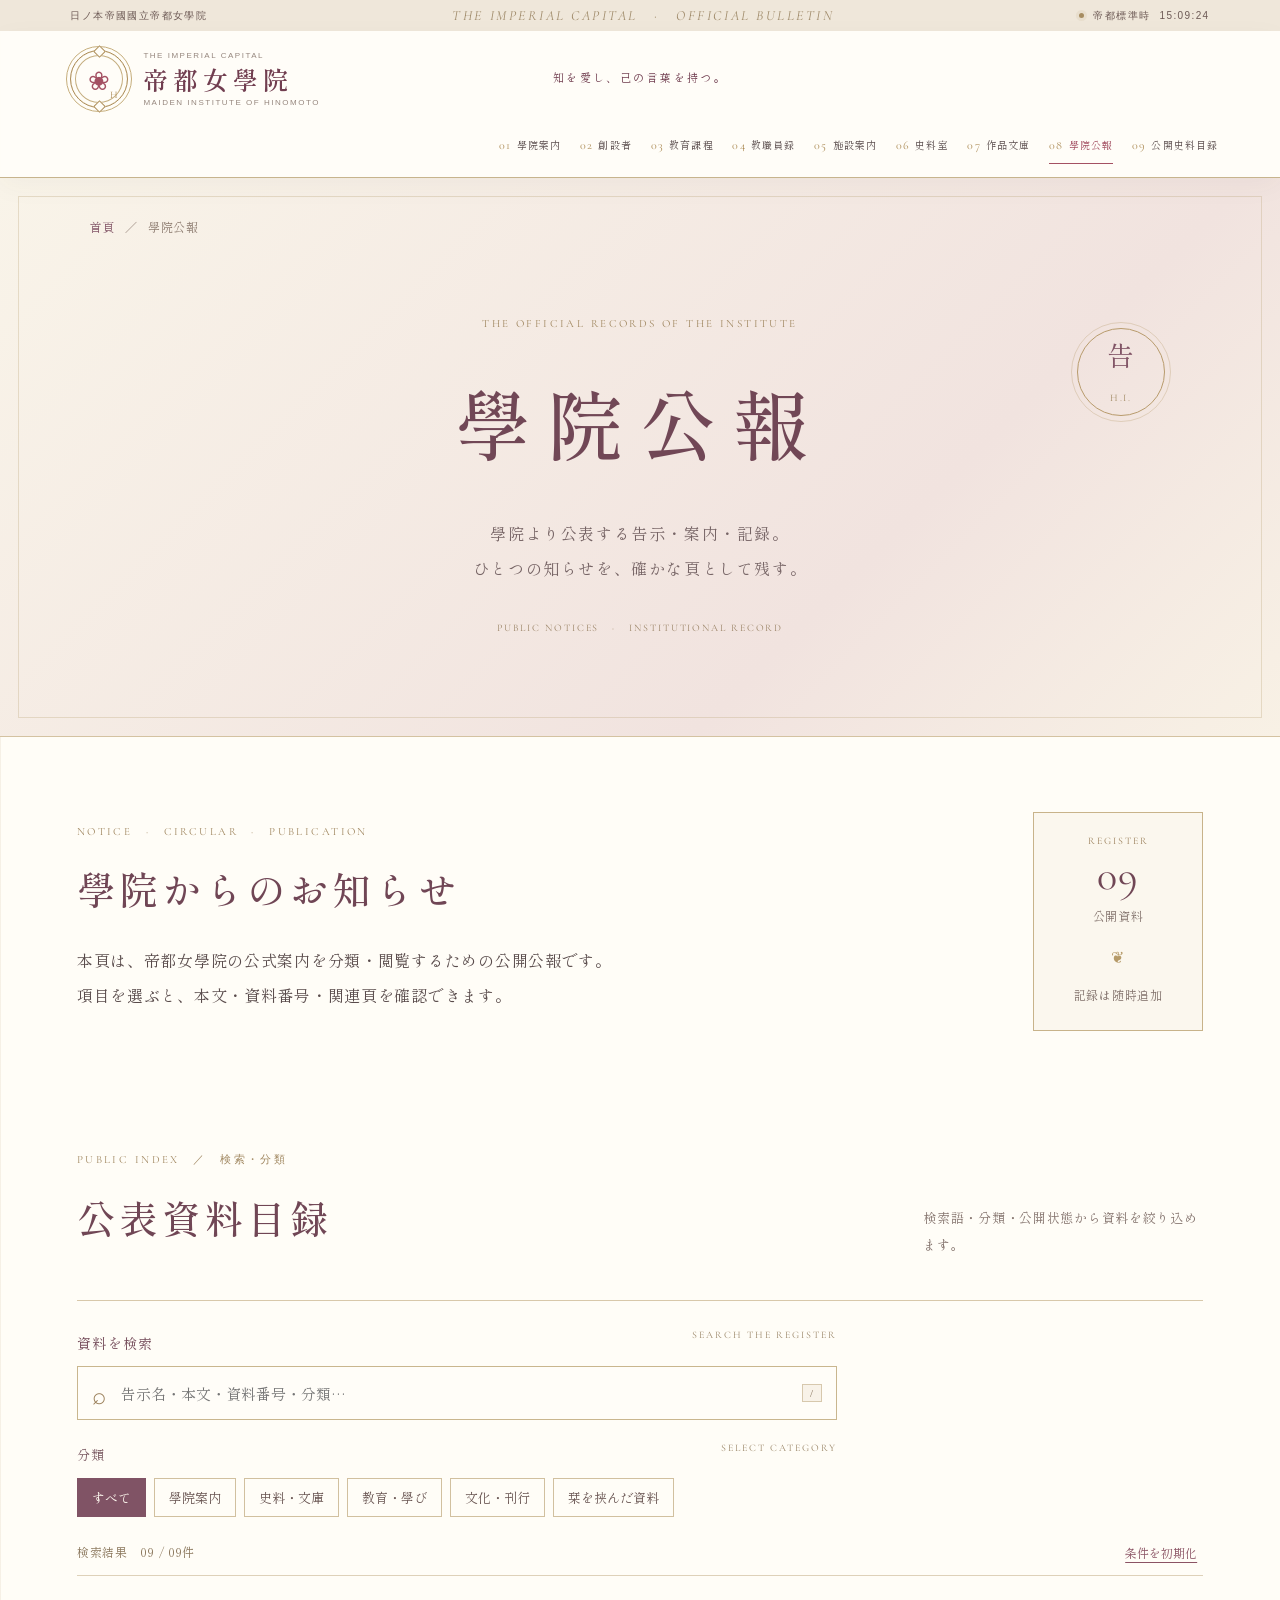
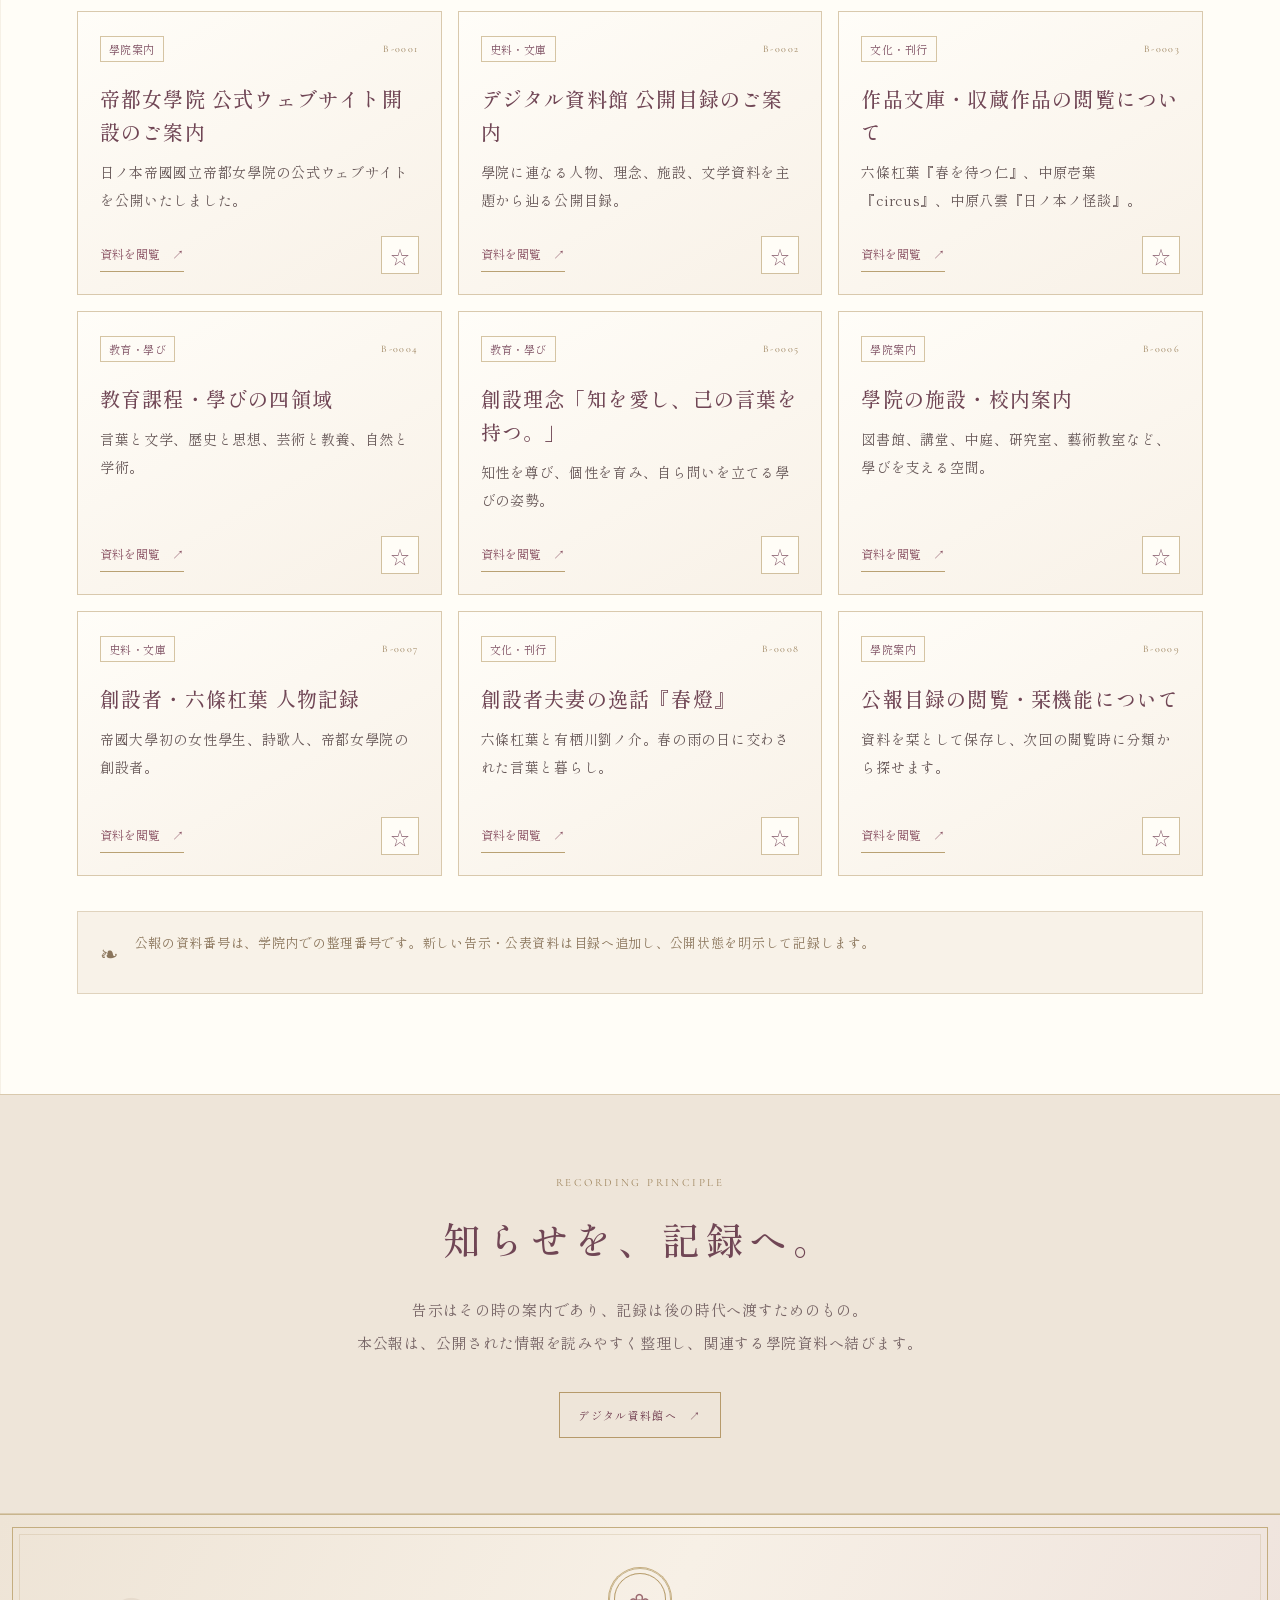
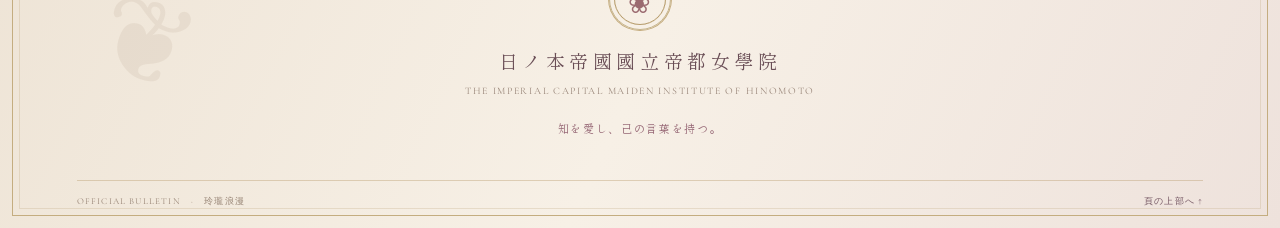
==== commit c0a82dfc: "Link public catalogue from official bulletin" ====
--- a/bulletin.html
+++ b/bulletin.html
@@ -45,6 +45,7 @@
       <a href="index.html#archives"><span>06</span>史料室</a>
       <a href="literature.html"><span>07</span>作品文庫</a>
       <a href="index.html#notices" aria-current="page"><span>08</span>學院公報</a>
+      <a href="archive.html"><span>09</span>公開史料目録</a>
     </nav>
   </header>
   <main id="main">
--- a/assets/css/bulletin.css
+++ b/assets/css/bulletin.css
@@ -0,0 +1,73 @@
+/* 帝都女學院・學院公報 — editorial archive */
+.bulletin-hero{position:relative;isolation:isolate;overflow:hidden;padding:clamp(75px,10vw,145px) 8% clamp(60px,8vw,105px);text-align:center;background:linear-gradient(135deg,#f9f4e9,#f1e3df 68%,#f8f1e5);border-bottom:1px solid #d4c2a1}
+.bulletin-hero:before{content:"";position:absolute;inset:18px;border:1px solid #bda77e55;pointer-events:none}
+.bulletin-breadcrumb{position:absolute;top:25px;left:7%;display:flex;gap:10px;color:#8d7c70;font-size:12px}
+.bulletin-breadcrumb a{color:#805365;text-decoration:none}
+.bulletin-seal{position:absolute;right:9%;top:27%;display:grid;place-items:center;width:88px;height:88px;border:1px solid #b89b6c;outline:1px solid #b89b6c55;outline-offset:5px;border-radius:50%;color:#805365;font-size:27px;line-height:1.05}
+.bulletin-seal small{font:10px "Cormorant Garamond",serif;letter-spacing:.18em;color:#a18a64}
+.bulletin-kicker,.bulletin-overline{font:11px "Cormorant Garamond",serif;letter-spacing:.22em;color:#a08760}
+.bulletin-hero h1{margin:15px 0;color:#714756;font-size:clamp(38px,6vw,76px);font-weight:500;letter-spacing:.22em}
+.bulletin-lead{color:#766465;font-size:16px;line-height:2.2;letter-spacing:.1em}
+.bulletin-hero-meta{display:flex;justify-content:center;gap:13px;margin-top:35px;color:#9b8467;font:10px "Cormorant Garamond",serif;letter-spacing:.19em}
+.bulletin-intro{display:grid;grid-template-columns:minmax(0,1fr) 170px;gap:45px;align-items:center;padding-top:75px;padding-bottom:55px}
+.bulletin-intro-copy h2,.bulletin-catalog-heading h2{margin:8px 0 15px;color:#704655;font-size:clamp(27px,3vw,40px);font-weight:500;letter-spacing:.12em}
+.bulletin-intro-copy>p:last-child{max-width:68ch;color:#594b4b;font-size:16px;line-height:2.2}
+.bulletin-register{display:grid;justify-items:center;gap:3px;padding:22px 14px;border:1px solid #c8b38a;background:#fbf7ee;text-align:center;color:#805365}
+.register-label{font:10px "Cormorant Garamond",serif;letter-spacing:.2em;color:#9b805b}
+.bulletin-register strong{font:42px "Cormorant Garamond",serif;color:#704655}
+.bulletin-register small{font-size:12px;color:#81716b}
+.register-rule{margin:8px;color:#b59a68}
+.bulletin-catalog{padding-top:55px;padding-bottom:100px}
+.bulletin-catalog-heading{display:flex;justify-content:space-between;align-items:end;gap:25px;padding-bottom:28px;border-bottom:1px solid #d8c8aa}
+.bulletin-catalog-note{max-width:40ch;color:#84736d;font-size:13px}
+.bulletin-tools{padding:28px 0 23px}
+.bulletin-search-label{display:flex;justify-content:space-between;max-width:760px;color:#704655;font-size:14px;letter-spacing:.1em}
+.bulletin-search-label span,.bulletin-filter-heading span:last-child{font:10px "Cormorant Garamond",serif;letter-spacing:.2em;color:#9a8668}
+.bulletin-search-box{display:flex;align-items:center;gap:12px;max-width:760px;margin-top:9px;padding:0 14px;border:1px solid #c9b68e;background:#fffdf8}
+.bulletin-search-box>span{font-size:24px;color:#9b805b}
+.bulletin-search-box input{width:100%;min-width:0;min-height:52px;border:0;outline:0;background:transparent;color:#493d3d;font:15px "Shippori Mincho",serif}
+.bulletin-search-box:focus-within{outline:3px solid #8a536344;outline-offset:2px}
+.bulletin-search-box kbd{padding:2px 7px;border:1px solid #d7c8ad;background:#f8f2e8;color:#8b7862;font:11px Georgia,serif}
+.bulletin-filter-heading{display:flex;justify-content:space-between;max-width:760px;margin:22px 0 9px;color:#75535c;font-size:13px}
+.bulletin-filters{display:flex;flex-wrap:wrap;gap:8px}
+.bulletin-filters button{min-height:39px;padding:7px 14px;border:1px solid #d1c09f;background:#fffdf7;color:#685451;font:13px "Shippori Mincho",serif;cursor:pointer;transition:background .2s,color .2s,border .2s}
+.bulletin-filters button:hover{border-color:#a98265;background:#f3e9df}
+.bulletin-filters button[aria-pressed="true"]{border-color:#805365;background:#805365;color:#fffaf1}
+.bulletin-filters button:focus-visible,.bulletin-results-line button:focus-visible,.bulletin-card button:focus-visible{outline:3px solid #8a536366;outline-offset:3px}
+.bulletin-results-line{display:flex;justify-content:space-between;align-items:center;gap:14px;margin:23px 0 12px;padding-bottom:10px;border-bottom:1px solid #ded1b9;color:#8a765b;font-size:12px}
+.bulletin-results-line button{border:0;background:transparent;color:#8b5364;text-decoration:underline;text-underline-offset:4px;font:12px "Shippori Mincho",serif;cursor:pointer}
+.bulletin-grid{display:grid;grid-template-columns:repeat(3,minmax(0,1fr));gap:16px}
+.bulletin-card{position:relative;display:flex;flex-direction:column;min-height:265px;padding:24px 22px 20px;border:1px solid #d9c9ad;background:linear-gradient(150deg,#fffdf8,#f8f1e7);transition:transform .25s,box-shadow .25s,border-color .25s}
+.bulletin-card:hover{transform:translateY(-4px);border-color:#bca276;box-shadow:0 15px 35px #47342b10}
+.bulletin-card-top{display:flex;justify-content:space-between;align-items:center;gap:12px;color:#9a805b;font:10px "Cormorant Garamond",serif;letter-spacing:.14em}
+.bulletin-category{display:inline-block;padding:4px 8px;border:1px solid #d5c4a3;color:#805365;font:11px "Shippori Mincho",serif;letter-spacing:.04em}
+.bulletin-card h3{margin:20px 0 10px;color:#704655;font-size:20px;font-weight:500;line-height:1.65;letter-spacing:.06em}
+.bulletin-card p{margin:0;color:#665757;font-size:14px;line-height:2}
+.bulletin-card-bottom{display:flex;justify-content:space-between;align-items:center;gap:12px;margin-top:auto;padding-top:22px}
+.bulletin-open{border:0;border-bottom:1px solid #b9a173;padding:7px 0;background:transparent;color:#8b5364;font:12px "Shippori Mincho",serif;cursor:pointer}
+.bulletin-save{width:38px;height:38px;border:1px solid #d1c09f;background:#fffdf7;color:#805365;font-size:18px;cursor:pointer}
+.bulletin-save[aria-pressed="true"]{background:#805365;color:#fffaf1;border-color:#805365}
+.bulletin-empty{padding:35px;text-align:center;border:1px dashed #c9b68e;color:#766465}
+.bulletin-bottom-note{display:flex;align-items:start;gap:16px;margin-top:35px;padding:18px 22px;border:1px solid #e0d3bd;background:#f8f2e8;color:#8b765c}
+.bulletin-bottom-note>span{font-size:22px}
+.bulletin-bottom-note p{margin:0;font-size:13px;line-height:2}
+.bulletin-protocol{background:#eee5d9;border-top:1px solid #d9c9ad;border-bottom:1px solid #d9c9ad}
+.bulletin-protocol-inner{padding-top:70px;padding-bottom:75px;text-align:center}
+.bulletin-protocol h2{margin:10px 0;color:#704655;font-size:clamp(26px,3vw,38px);font-weight:500;letter-spacing:.15em}
+.bulletin-protocol-inner>p:not(.bulletin-overline){color:#766465;font-size:15px;line-height:2.2}
+.bulletin-protocol .button{margin-top:18px}
+.bulletin-dialog{width:min(760px,calc(100% - 28px));max-height:88svh;padding:0;border:1px solid #b99b69;background:#f7f0e3;color:#493d3d;box-shadow:0 35px 100px #261b1b55}
+.bulletin-dialog::backdrop{background:#33272a99;backdrop-filter:blur(4px)}
+.bulletin-dialog-frame{position:relative;padding:clamp(25px,5vw,55px);box-shadow:inset 0 0 0 8px #fffaf2,inset 0 0 0 9px #cbb68b}
+.bulletin-dialog-close{display:block;margin-left:auto;border:1px solid #c7b48d;background:#fffdf7;color:#754b58;padding:8px 12px;font:12px "Shippori Mincho",serif;cursor:pointer}
+.bulletin-dialog-kicker{margin:28px 0 9px;color:#9a835c;font:10px "Cormorant Garamond",serif;letter-spacing:.2em}
+.bulletin-dialog h2{margin:0;color:#704655;font-size:clamp(25px,4vw,38px);font-weight:500;line-height:1.6}
+.bulletin-dialog-number{margin:13px 0;padding-bottom:16px;border-bottom:1px solid #d8c7a5;color:#9b805b;font:11px "Cormorant Garamond",serif;letter-spacing:.15em}
+.bulletin-dialog-body{color:#514546;font-size:15px;line-height:2.35;white-space:pre-line}
+.bulletin-dialog-actions{display:flex;flex-wrap:wrap;gap:10px;margin-top:25px}
+.bulletin-dialog-actions button{min-height:42px;padding:9px 13px;border:1px solid #c9b58b;background:#fffdf7;color:#704655;font:12px "Shippori Mincho",serif;cursor:pointer}
+.bulletin-copy-status{min-height:1.5em;color:#805365;font-size:12px}
+@media(max-width:1000px){.bulletin-grid{grid-template-columns:repeat(2,minmax(0,1fr))}.bulletin-seal{right:6%;top:18%}}
+@media(max-width:760px){.bulletin-hero{padding:95px 24px 65px}.bulletin-breadcrumb{left:25px;top:20px}.bulletin-seal{position:relative;top:auto;right:auto;width:64px;height:64px;margin:0 auto 24px;font-size:21px}.bulletin-hero h1{font-size:clamp(34px,9vw,52px);letter-spacing:.13em}.bulletin-lead{font-size:14px}.bulletin-intro{grid-template-columns:1fr;gap:22px;padding-top:52px;padding-bottom:35px}.bulletin-register{grid-template-columns:auto auto auto auto auto;justify-content:center;align-items:center;gap:10px;padding:12px}.bulletin-register strong{font-size:26px}.register-rule{margin:0}.bulletin-catalog{padding-top:35px;padding-bottom:65px}.bulletin-catalog-heading{display:block}.bulletin-catalog-note{margin:0}.bulletin-grid{grid-template-columns:1fr}.bulletin-card{min-height:220px}.bulletin-search-label span,.bulletin-filter-heading span:last-child{font-size:9px}.bulletin-filters button{min-height:42px}.bulletin-protocol-inner{padding-top:50px;padding-bottom:55px}.bulletin-dialog-frame{padding:24px 20px}.bulletin-dialog-actions .button{width:100%}}
+@media(prefers-reduced-motion:reduce){.bulletin-card,.bulletin-filters button{transition:none}.bulletin-card:hover{transform:none}}
+@media print{body{background:white}.utility-bar,.site-header,.bulletin-tools,.bulletin-card-bottom,.bulletin-protocol,.site-footer,.bulletin-dialog-close,.bulletin-dialog-actions{display:none!important}.bulletin-hero{padding:30px;background:white}.bulletin-grid{grid-template-columns:1fr 1fr}.bulletin-card{break-inside:avoid;box-shadow:none}.bulletin-dialog{position:static;display:block;max-height:none;width:100%;border:0;box-shadow:none}.bulletin-dialog::backdrop{display:none}.bulletin-dialog-frame{box-shadow:none}.bulletin-dialog-body{color:black}}
